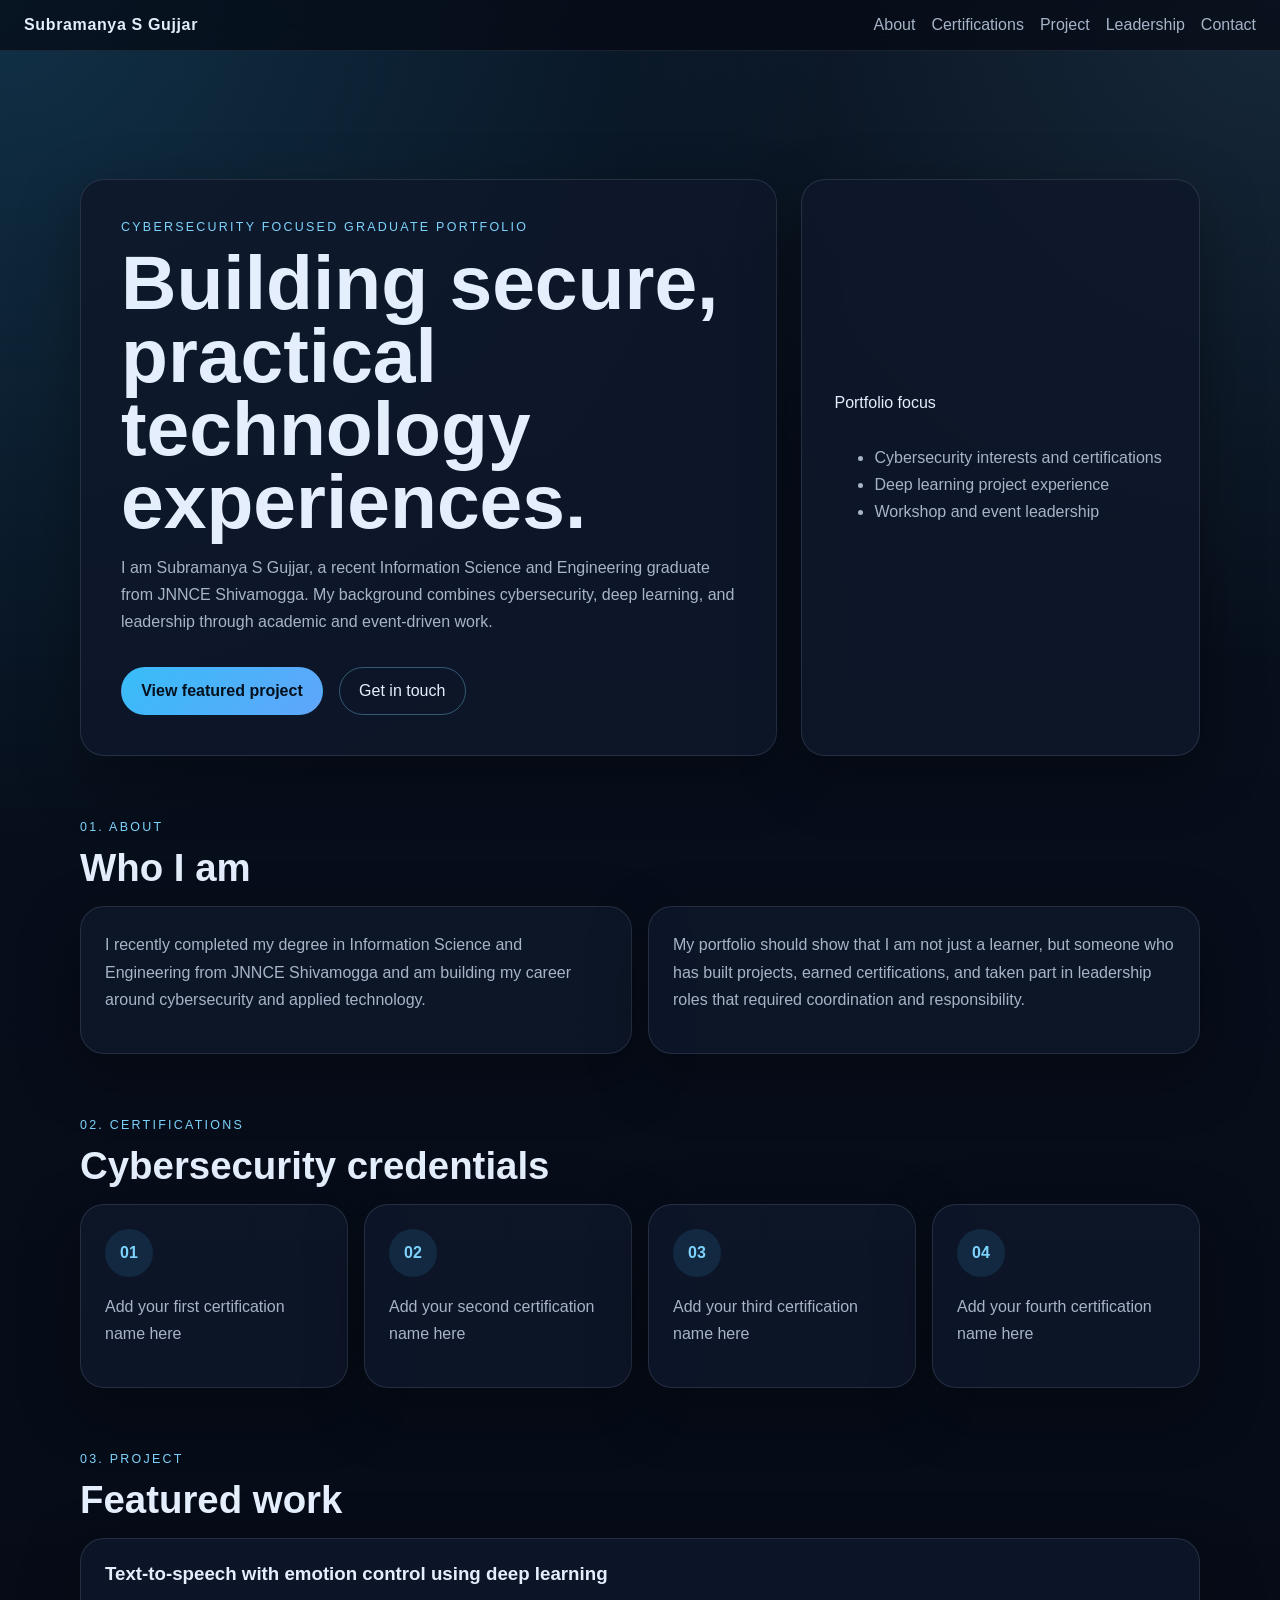
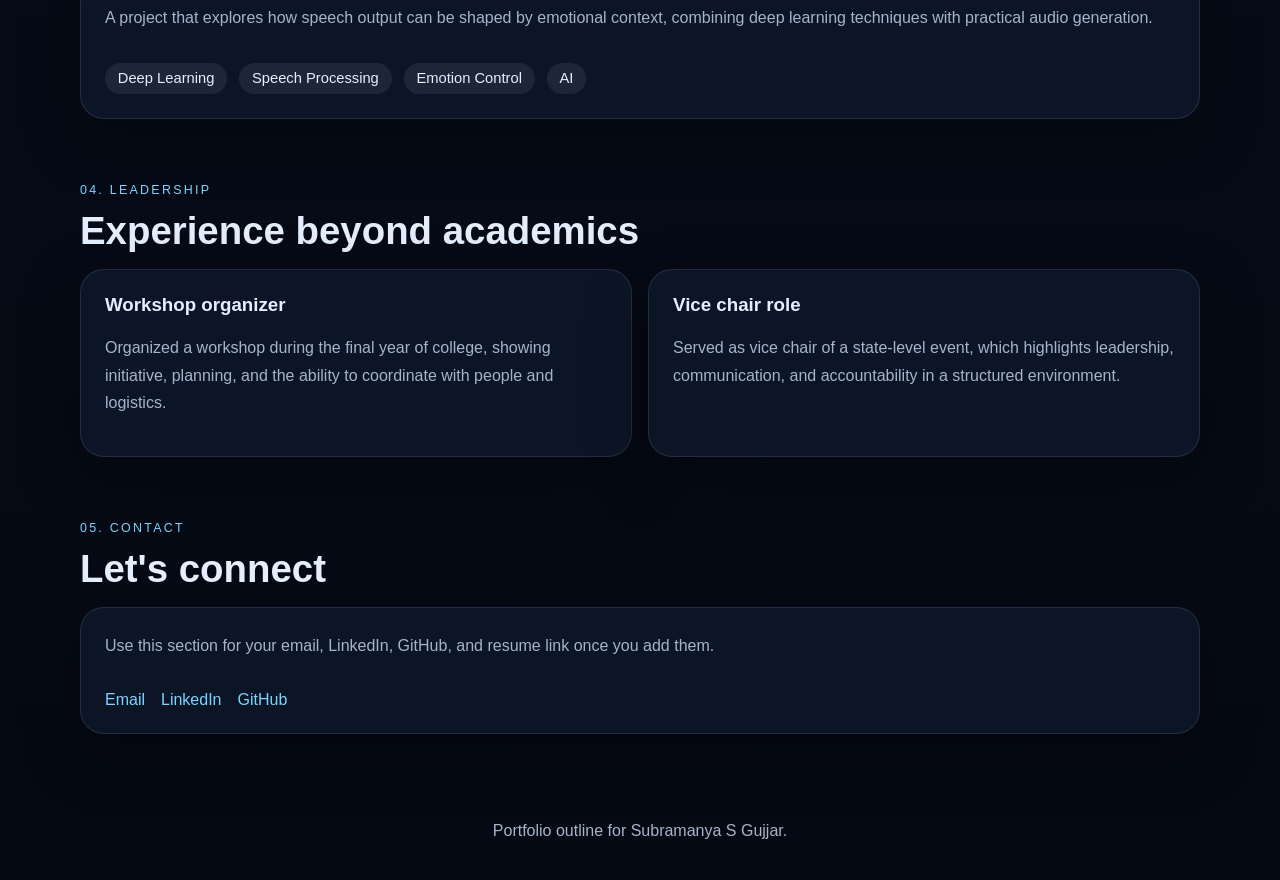
==== index.html @ 39fdc343 "New code1" ====
<!DOCTYPE html>
<html lang="en">
<head>
  <meta charset="UTF-8" />
  <meta name="viewport" content="width=device-width, initial-scale=1.0" />
  <title>Subramanya S Gujjar | Portfolio</title>
  <meta
    name="description"
    content="Portfolio website for Subramanya S Gujjar, a recent Information Science and Engineering graduate with a cybersecurity focus."
  />
  <link rel="stylesheet" href="styles.css" />
</head>
<body>
  <header class="topbar">
    <div class="brand">Subramanya S Gujjar</div>
    <nav class="nav" aria-label="Primary">
      <a href="#about">About</a>
      <a href="#certifications">Certifications</a>
      <a href="#projects">Project</a>
      <a href="#leadership">Leadership</a>
      <a href="#contact">Contact</a>
    </nav>
  </header>

  <main>
    <section class="hero section" id="home">
      <div class="hero-copy">
        <p class="eyebrow">Cybersecurity focused graduate portfolio</p>
        <h1>Building secure, practical technology experiences.</h1>
        <p class="lead">
          I am Subramanya S Gujjar, a recent Information Science and Engineering graduate from JNNCE Shivamogga.
          My background combines cybersecurity, deep learning, and leadership through academic and event-driven work.
        </p>
        <div class="hero-actions">
          <a class="button primary" href="#projects">View featured project</a>
          <a class="button secondary" href="#contact">Get in touch</a>
        </div>
      </div>
      <aside class="hero-card">
        <p class="card-label">Portfolio focus</p>
        <ul>
          <li>Cybersecurity interests and certifications</li>
          <li>Deep learning project experience</li>
          <li>Workshop and event leadership</li>
        </ul>
      </aside>
    </section>

    <section class="section" id="about">
      <div class="section-heading">
        <p class="eyebrow">01. About</p>
        <h2>Who I am</h2>
      </div>
      <div class="grid two-up">
        <article class="panel">
          <p>
            I recently completed my degree in Information Science and Engineering from JNNCE Shivamogga and am
            building my career around cybersecurity and applied technology.
          </p>
        </article>
        <article class="panel">
          <p>
            My portfolio should show that I am not just a learner, but someone who has built projects, earned
            certifications, and taken part in leadership roles that required coordination and responsibility.
          </p>
        </article>
      </div>
    </section>

    <section class="section" id="certifications">
      <div class="section-heading">
        <p class="eyebrow">02. Certifications</p>
        <h2>Cybersecurity credentials</h2>
      </div>
      <div class="grid four-up">
        <article class="panel stat">
          <span class="stat-number">01</span>
          <p>Add your first certification name here</p>
        </article>
        <article class="panel stat">
          <span class="stat-number">02</span>
          <p>Add your second certification name here</p>
        </article>
        <article class="panel stat">
          <span class="stat-number">03</span>
          <p>Add your third certification name here</p>
        </article>
        <article class="panel stat">
          <span class="stat-number">04</span>
          <p>Add your fourth certification name here</p>
        </article>
      </div>
    </section>

    <section class="section" id="projects">
      <div class="section-heading">
        <p class="eyebrow">03. Project</p>
        <h2>Featured work</h2>
      </div>
      <article class="project panel">
        <div>
          <h3>Text-to-speech with emotion control using deep learning</h3>
          <p>
            A project that explores how speech output can be shaped by emotional context, combining deep learning
            techniques with practical audio generation.
          </p>
        </div>
        <div class="tags" aria-label="Project technologies">
          <span>Deep Learning</span>
          <span>Speech Processing</span>
          <span>Emotion Control</span>
          <span>AI</span>
        </div>
      </article>
    </section>

    <section class="section" id="leadership">
      <div class="section-heading">
        <p class="eyebrow">04. Leadership</p>
        <h2>Experience beyond academics</h2>
      </div>
      <div class="grid two-up">
        <article class="panel">
          <h3>Workshop organizer</h3>
          <p>
            Organized a workshop during the final year of college, showing initiative, planning, and the ability to
            coordinate with people and logistics.
          </p>
        </article>
        <article class="panel">
          <h3>Vice chair role</h3>
          <p>
            Served as vice chair of a state-level event, which highlights leadership, communication, and
            accountability in a structured environment.
          </p>
        </article>
      </div>
    </section>

    <section class="section" id="contact">
      <div class="section-heading">
        <p class="eyebrow">05. Contact</p>
        <h2>Let's connect</h2>
      </div>
      <div class="panel contact-panel">
        <p>Use this section for your email, LinkedIn, GitHub, and resume link once you add them.</p>
        <div class="contact-links">
          <a href="mailto:subramanyagujjar7@gmail.com">Email</a>
          <a href="https://www.linkedin.com/in/subramanya-s-gujjar-6776aa260" target="_blank" rel="noreferrer">LinkedIn</a>
          <a href="https://github.com/SubramanyaSG" target="_blank" rel="noreferrer">GitHub</a>
        </div>
      </div>
    </section>
  </main>

  <footer class="footer">
    <p>Portfolio outline for Subramanya S Gujjar.</p>
  </footer>
</body>
</html>
---- styles.css ----
:root {
  color-scheme: dark;
  --bg: #08111f;
  --bg-soft: #101b2f;
  --panel: rgba(14, 24, 42, 0.86);
  --panel-border: rgba(148, 163, 184, 0.18);
  --text: #e5eefc;
  --muted: #a7b4c8;
  --accent: #7dd3fc;
  --accent-strong: #38bdf8;
  --shadow: 0 20px 60px rgba(0, 0, 0, 0.35);
}

* {
  box-sizing: border-box;
}

html {
  scroll-behavior: smooth;
}

body {
  margin: 0;
  font-family: Arial, Helvetica, sans-serif;
  background:
    radial-gradient(circle at top left, rgba(56, 189, 248, 0.18), transparent 30%),
    radial-gradient(circle at top right, rgba(125, 211, 252, 0.12), transparent 24%),
    linear-gradient(180deg, #08111f 0%, #050913 100%);
  color: var(--text);
}

a {
  color: inherit;
  text-decoration: none;
}

.topbar {
  position: sticky;
  top: 0;
  z-index: 10;
  display: flex;
  justify-content: space-between;
  align-items: center;
  gap: 1rem;
  padding: 1rem 1.5rem;
  backdrop-filter: blur(16px);
  background: rgba(5, 9, 19, 0.7);
  border-bottom: 1px solid rgba(148, 163, 184, 0.14);
}

.brand {
  font-weight: 700;
  letter-spacing: 0.04em;
}

.nav {
  display: flex;
  flex-wrap: wrap;
  gap: 1rem;
  color: var(--muted);
}

.nav a:hover,
.contact-links a:hover {
  color: var(--accent);
}

main {
  width: min(1120px, calc(100% - 2rem));
  margin: 0 auto;
  padding: 2rem 0 4rem;
}

.section {
  margin-top: 4rem;
}

.hero {
  display: grid;
  grid-template-columns: 1.4fr 0.8fr;
  gap: 1.5rem;
  align-items: stretch;
  padding-top: 2rem;
}

.hero-copy,
.hero-card,
.panel {
  background: var(--panel);
  border: 1px solid var(--panel-border);
  border-radius: 24px;
  box-shadow: var(--shadow);
}

.hero-copy {
  padding: 2.5rem;
}

.hero-card {
  padding: 2rem;
  display: flex;
  flex-direction: column;
  justify-content: center;
}

.eyebrow {
  margin: 0 0 0.75rem;
  color: var(--accent);
  text-transform: uppercase;
  letter-spacing: 0.18em;
  font-size: 0.78rem;
}

h1,
h2,
h3,
p {
  margin-top: 0;
}

h1 {
  font-size: clamp(2.8rem, 6vw, 5.2rem);
  line-height: 0.95;
  margin-bottom: 1rem;
}

h2 {
  font-size: clamp(1.8rem, 3vw, 2.6rem);
  margin-bottom: 0;
}

.lead,
.panel p,
.hero-card li {
  color: var(--muted);
  line-height: 1.7;
}

.hero-actions {
  display: flex;
  flex-wrap: wrap;
  gap: 1rem;
  margin-top: 2rem;
}

.button {
  display: inline-flex;
  align-items: center;
  justify-content: center;
  min-height: 48px;
  padding: 0.8rem 1.2rem;
  border-radius: 999px;
  border: 1px solid transparent;
  transition: transform 0.2s ease, border-color 0.2s ease, background 0.2s ease;
}

.button:hover {
  transform: translateY(-1px);
}

.button.primary {
  background: linear-gradient(135deg, var(--accent-strong), #60a5fa);
  color: #04101d;
  font-weight: 700;
}

.button.secondary {
  border-color: rgba(125, 211, 252, 0.35);
  color: var(--text);
}

.section-heading {
  margin-bottom: 1rem;
}

.grid {
  display: grid;
  gap: 1rem;
}

.two-up {
  grid-template-columns: repeat(2, minmax(0, 1fr));
}

.four-up {
  grid-template-columns: repeat(4, minmax(0, 1fr));
}

.panel {
  padding: 1.5rem;
}

.stat {
  min-height: 180px;
}

.stat-number {
  display: inline-flex;
  align-items: center;
  justify-content: center;
  width: 3rem;
  height: 3rem;
  border-radius: 50%;
  margin-bottom: 1rem;
  background: rgba(56, 189, 248, 0.12);
  color: var(--accent);
  font-weight: 700;
}

.project {
  display: grid;
  gap: 1rem;
}

.tags {
  display: flex;
  flex-wrap: wrap;
  gap: 0.75rem;
}

.tags span {
  padding: 0.45rem 0.8rem;
  border-radius: 999px;
  background: rgba(148, 163, 184, 0.12);
  color: var(--text);
  font-size: 0.92rem;
}

.contact-panel {
  display: grid;
  gap: 1rem;
}

.contact-links {
  display: flex;
  flex-wrap: wrap;
  gap: 1rem;
}

.contact-links a {
  color: var(--accent);
}

.footer {
  padding: 1.5rem;
  text-align: center;
  color: var(--muted);
}

@media (max-width: 900px) {
  .hero,
  .two-up,
  .four-up {
    grid-template-columns: 1fr;
  }

  .topbar {
    flex-direction: column;
    align-items: flex-start;
  }
}
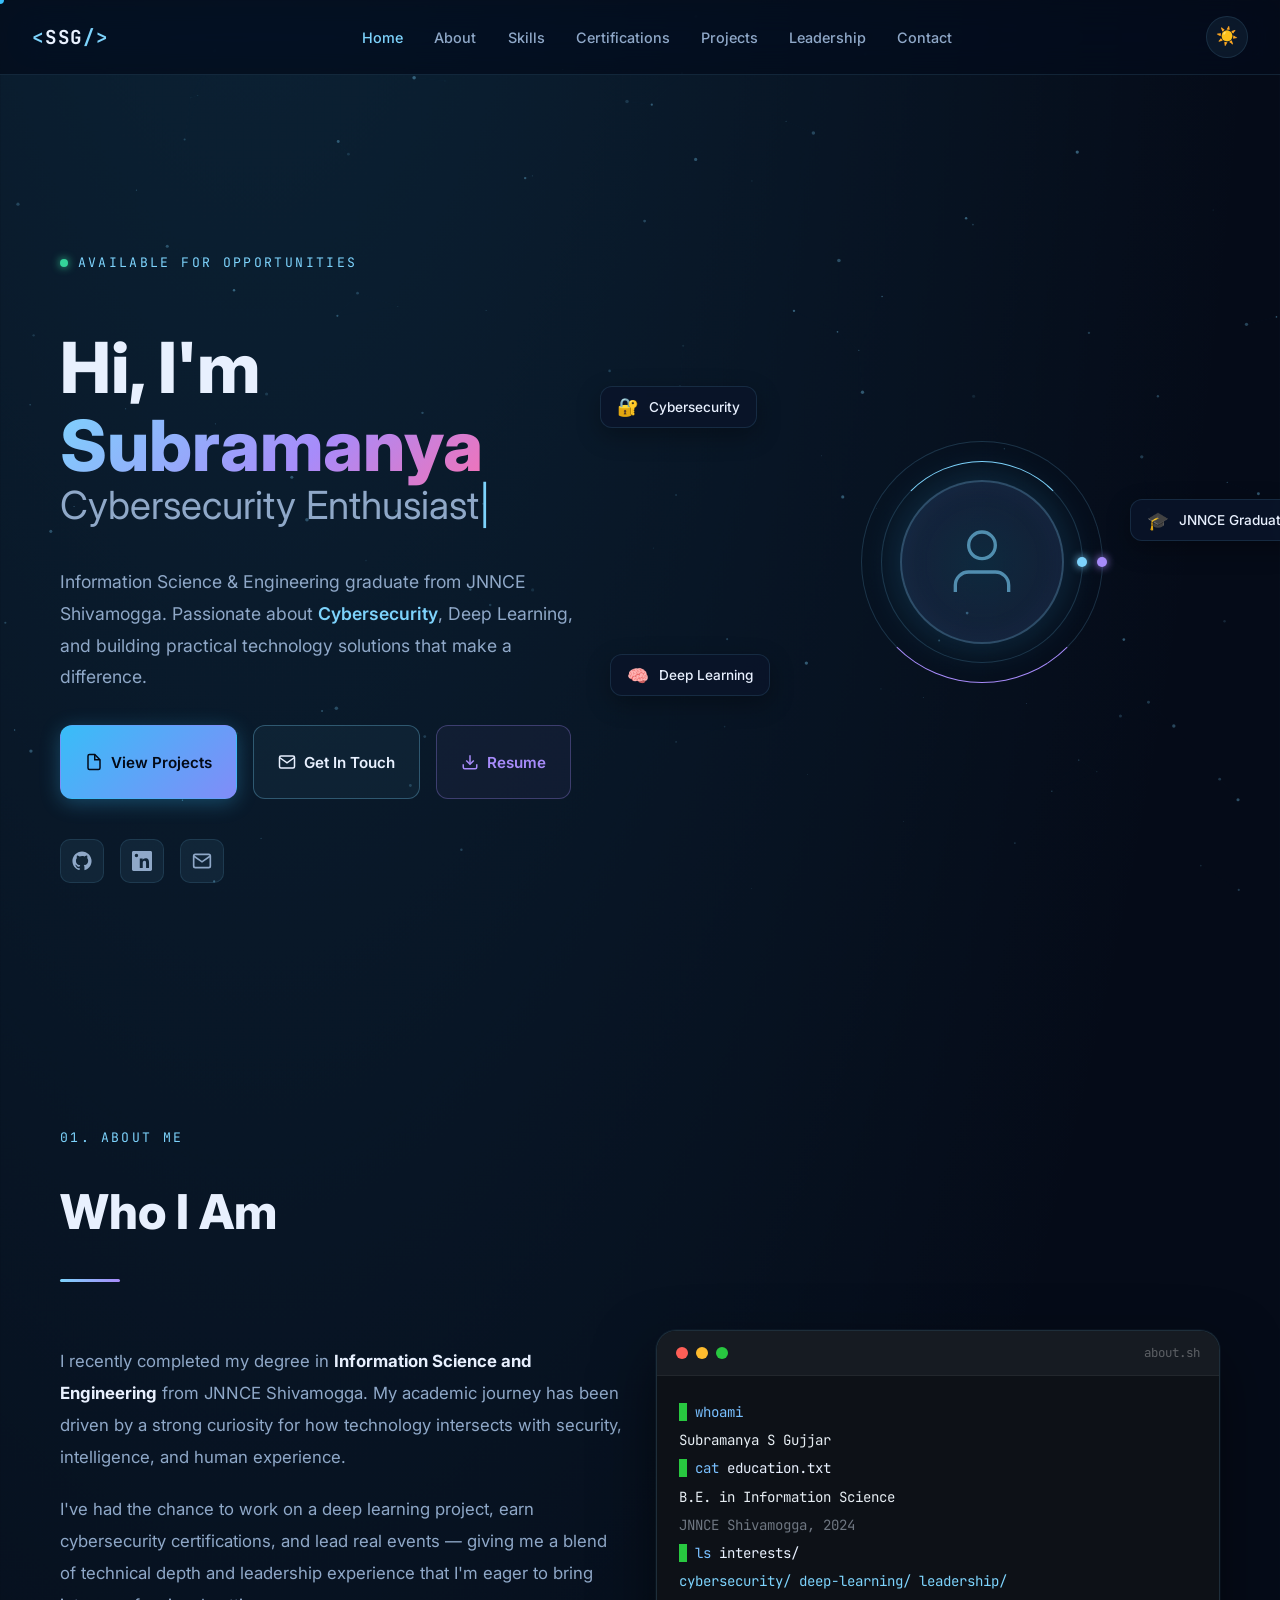
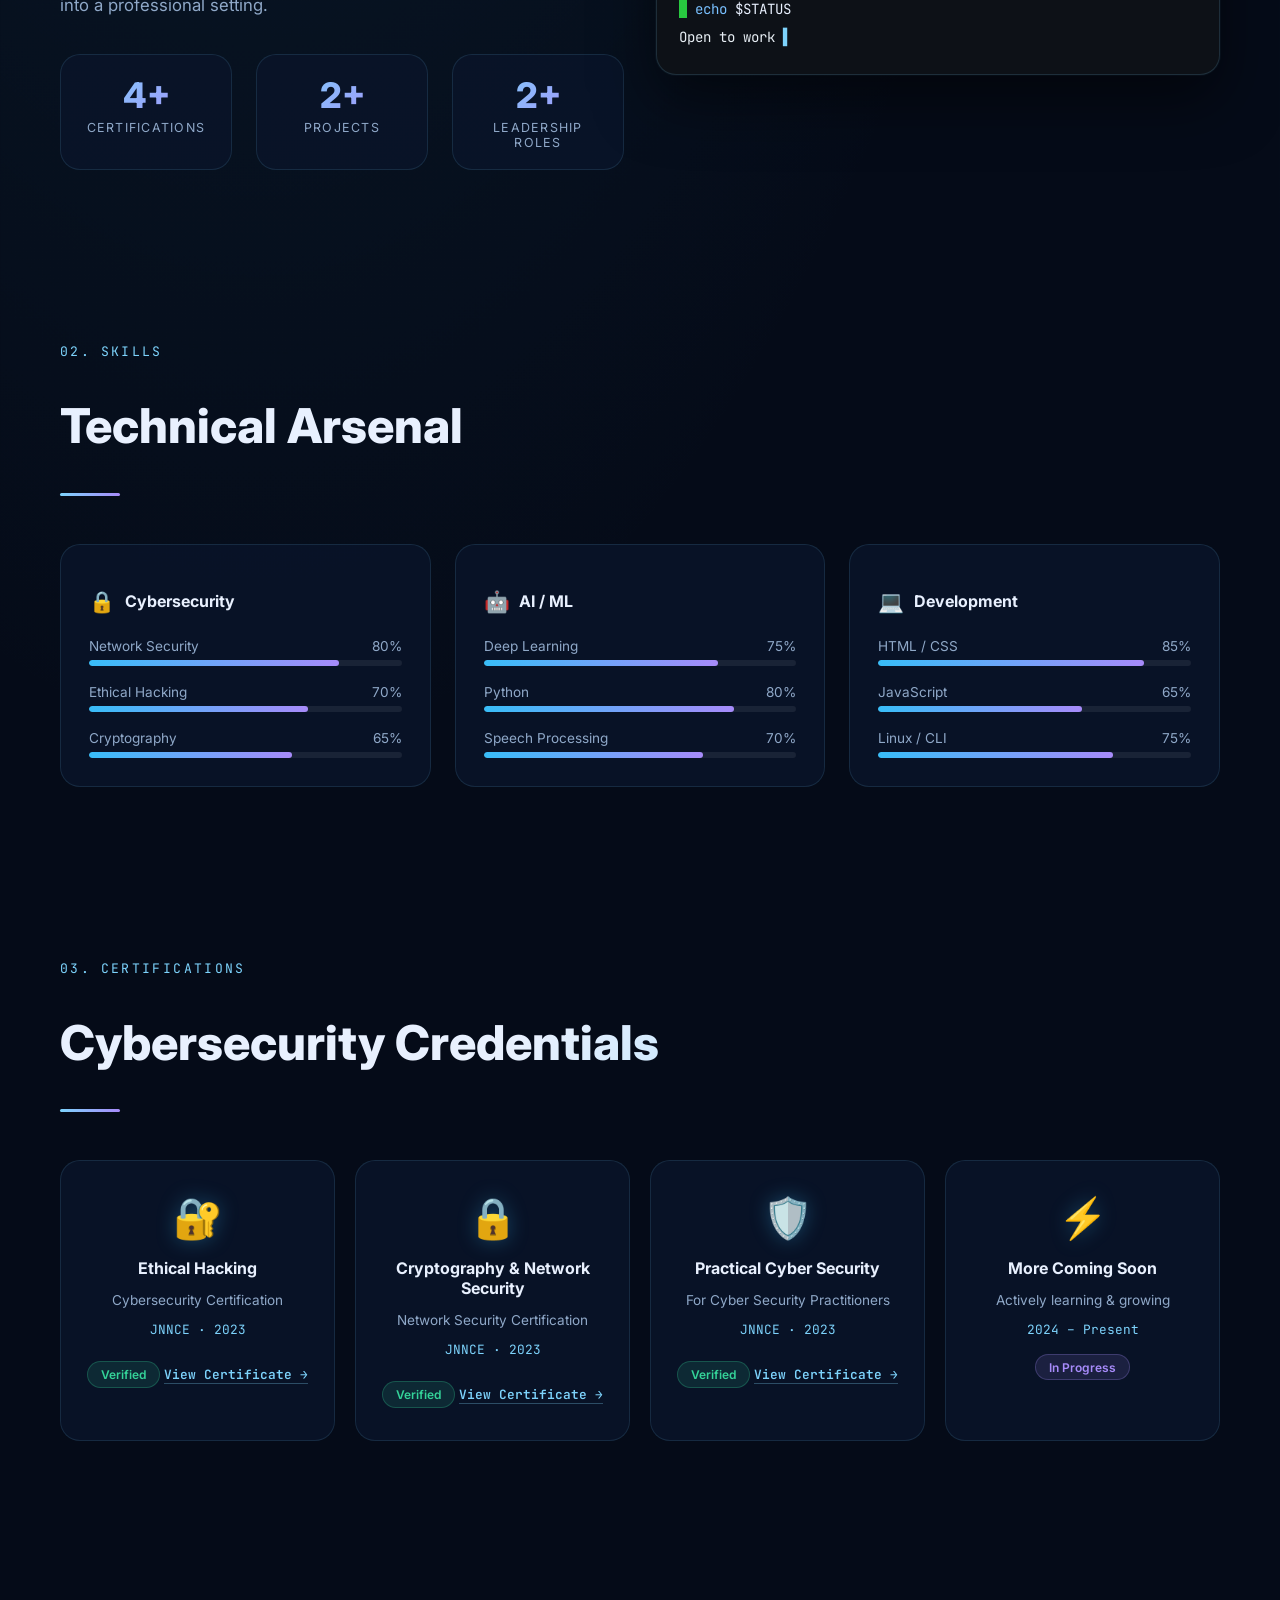
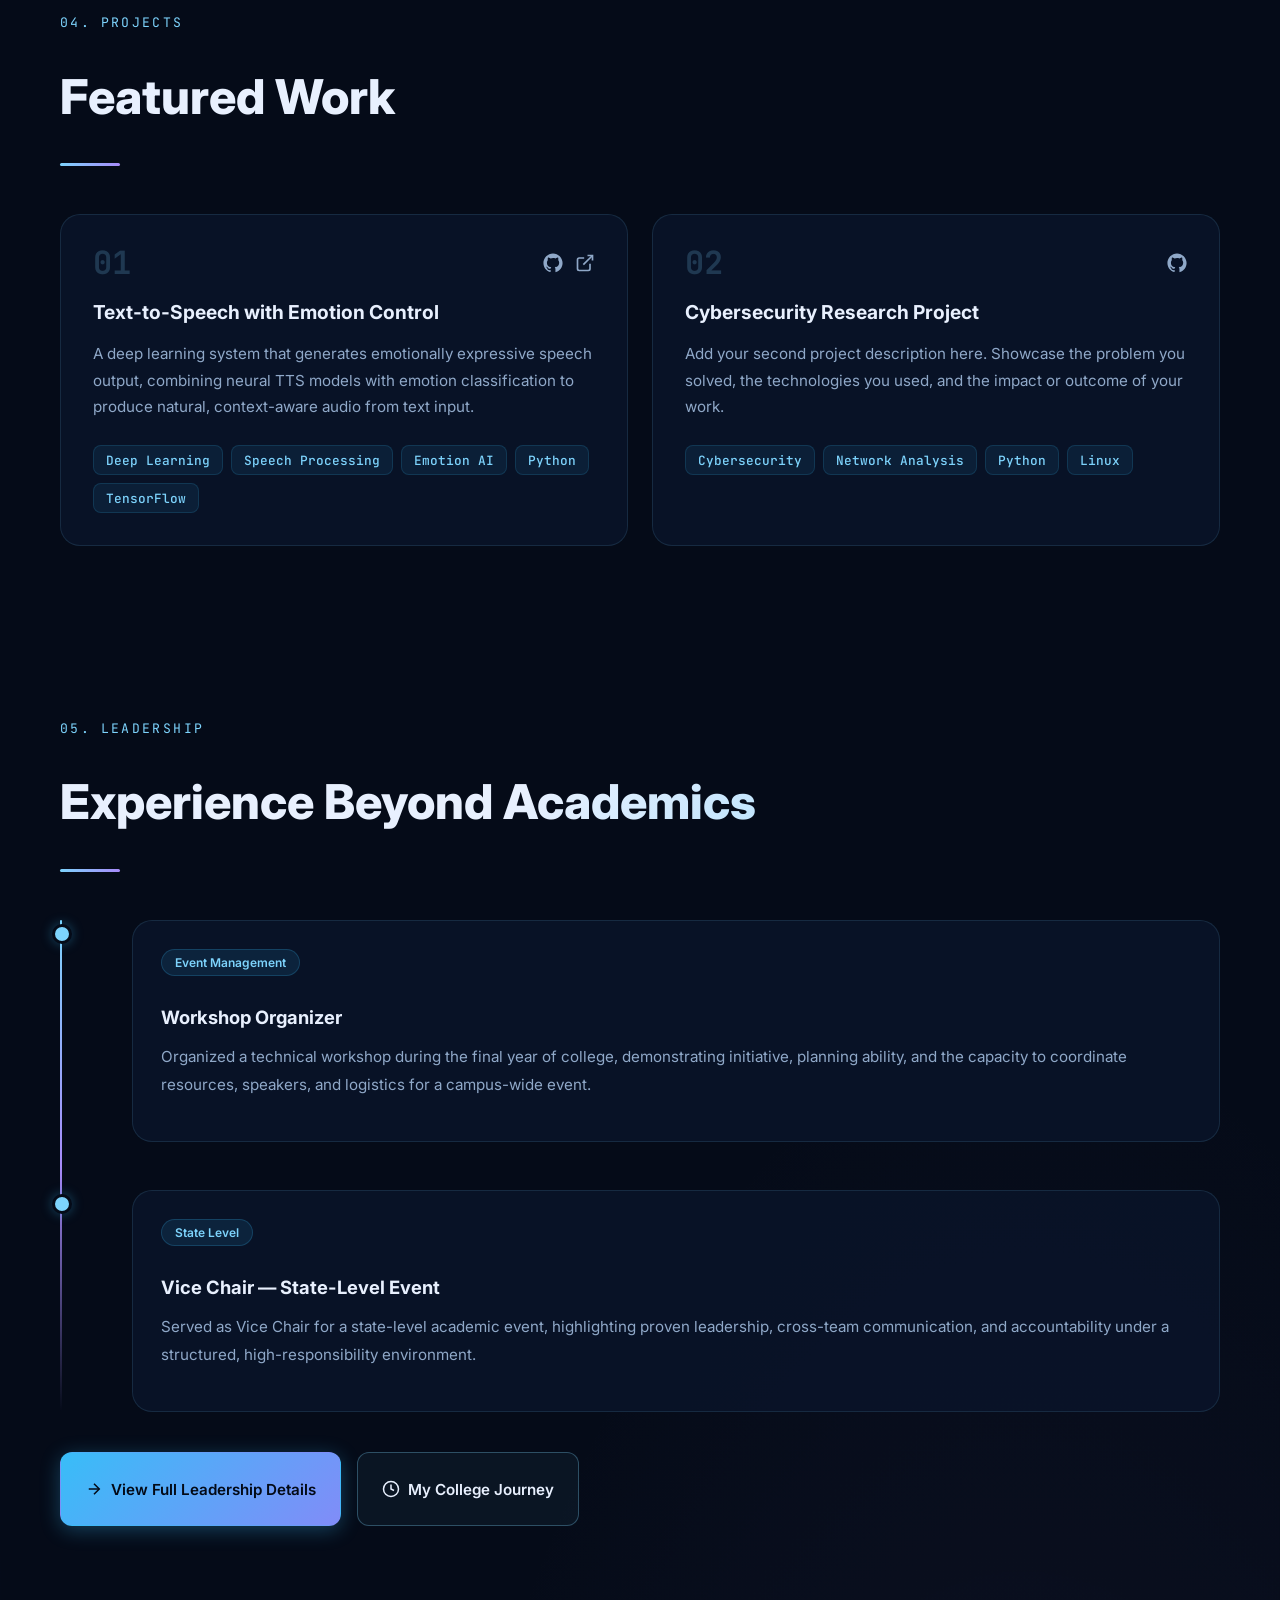
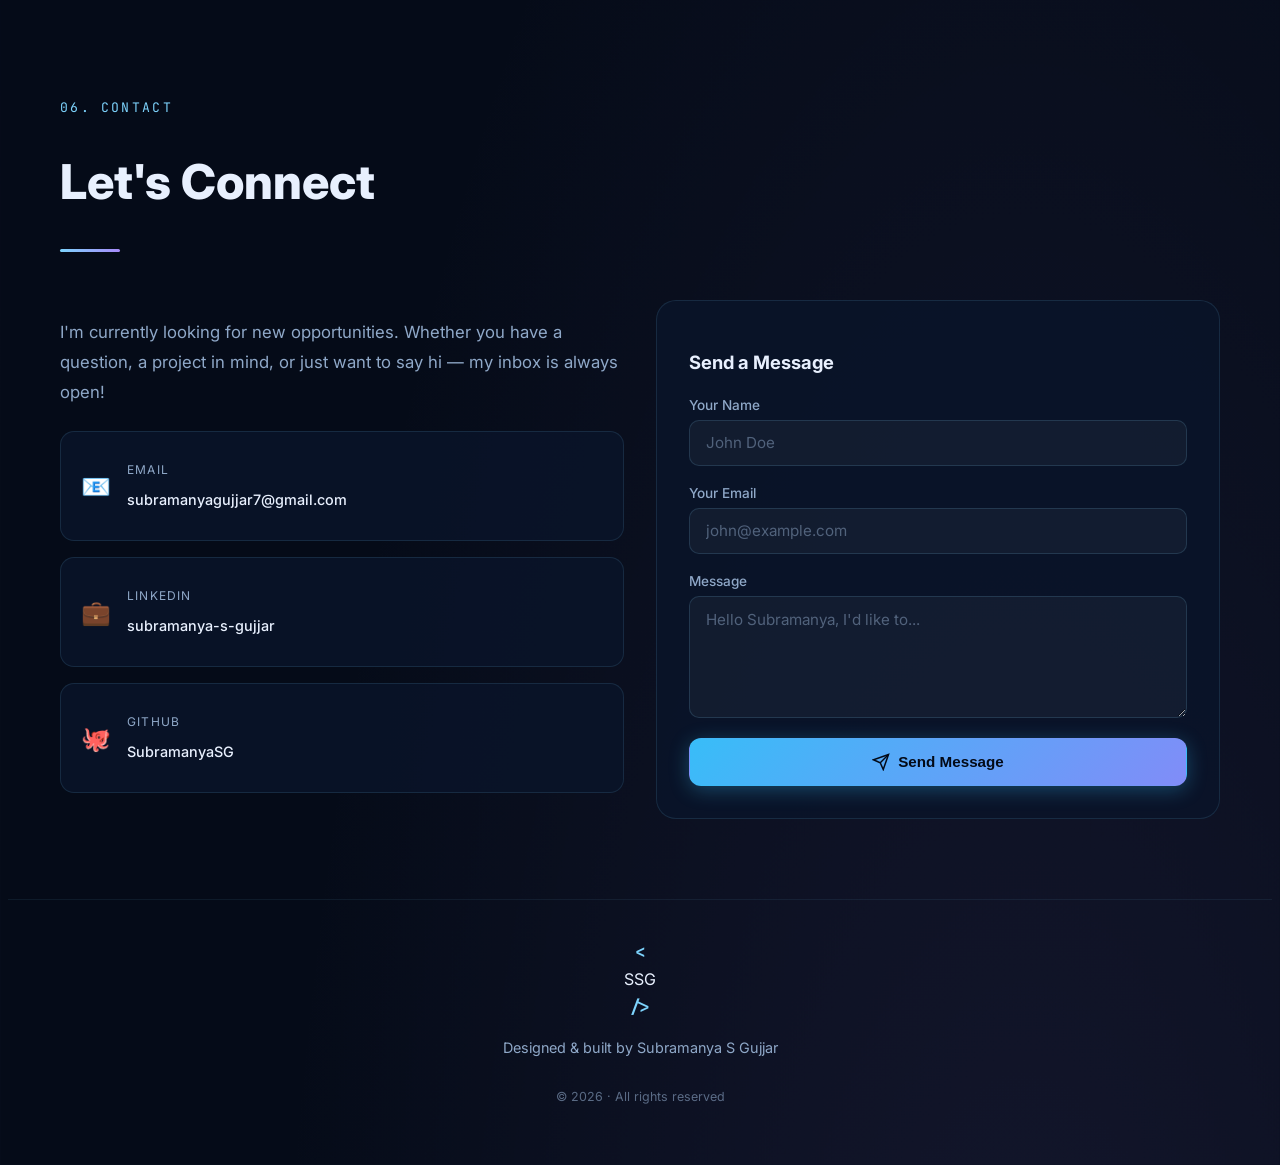
==== commit f279fd70: "New code2" ====
--- a/index.html
+++ b/index.html
@@ -1,160 +1,478 @@
 <!DOCTYPE html>
-<html lang="en">
+<html lang="en" data-theme="dark">
 <head>
   <meta charset="UTF-8" />
   <meta name="viewport" content="width=device-width, initial-scale=1.0" />
   <title>Subramanya S Gujjar | Portfolio</title>
-  <meta
-    name="description"
-    content="Portfolio website for Subramanya S Gujjar, a recent Information Science and Engineering graduate with a cybersecurity focus."
-  />
+  <meta name="description" content="Portfolio website for Subramanya S Gujjar, a recent Information Science and Engineering graduate with a cybersecurity focus." />
   <link rel="stylesheet" href="styles.css" />
+  <link rel="preconnect" href="https://fonts.googleapis.com" />
+  <link rel="preconnect" href="https://fonts.gstatic.com" crossorigin />
+  <link href="https://fonts.googleapis.com/css2?family=Inter:wght@300;400;500;600;700;800&family=JetBrains+Mono:wght@400;500&display=swap" rel="stylesheet" />
+  <script>
+    (function() {
+      const t = localStorage.getItem('theme') || 'dark';
+      document.documentElement.setAttribute('data-theme', t);
+    })();
+  </script>
 </head>
 <body>
-  <header class="topbar">
-    <div class="brand">Subramanya S Gujjar</div>
+
+  <!-- Custom Cursor -->
+  <div class="cursor-dot" id="cursorDot"></div>
+  <div class="cursor-ring" id="cursorRing"></div>
+
+  <!-- Particle Canvas -->
+  <canvas id="particleCanvas"></canvas>
+
+  <!-- Navbar -->
+  <header class="topbar" id="topbar">
+    <div class="brand">
+      <span class="brand-bracket">&lt;</span>SSG<span class="brand-bracket">/&gt;</span>
+    </div>
     <nav class="nav" aria-label="Primary">
-      <a href="#about">About</a>
-      <a href="#certifications">Certifications</a>
-      <a href="#projects">Project</a>
-      <a href="#leadership">Leadership</a>
-      <a href="#contact">Contact</a>
+      <a href="#home"           class="nav-link">Home</a>
+      <a href="#about"          class="nav-link">About</a>
+      <a href="#skills"         class="nav-link">Skills</a>
+      <a href="#certifications" class="nav-link">Certifications</a>
+      <a href="#projects"       class="nav-link">Projects</a>
+      <a href="#leadership"     class="nav-link">Leadership</a>
+      <a href="#contact"        class="nav-link">Contact</a>
     </nav>
+    <div class="nav-right">
+      <button class="theme-toggle" id="themeToggle" title="Toggle theme" aria-label="Toggle light/dark theme">
+        <span class="theme-icon sun">☀️</span>
+        <span class="theme-icon moon">🌙</span>
+      </button>
+      <button class="hamburger" id="hamburger" aria-label="Toggle menu">
+        <span></span><span></span><span></span>
+      </button>
+    </div>
   </header>
 
+  <!-- Mobile Nav Overlay -->
+  <div class="mobile-nav" id="mobileNav">
+    <a href="#home"           class="mobile-link">Home</a>
+    <a href="#about"          class="mobile-link">About</a>
+    <a href="#skills"         class="mobile-link">Skills</a>
+    <a href="#certifications" class="mobile-link">Certifications</a>
+    <a href="#projects"       class="mobile-link">Projects</a>
+    <a href="#leadership"     class="mobile-link">Leadership</a>
+    <a href="#contact"        class="mobile-link">Contact</a>
+  </div>
+
   <main>
+    <!-- HERO SECTION -->
     <section class="hero section" id="home">
-      <div class="hero-copy">
-        <p class="eyebrow">Cybersecurity focused graduate portfolio</p>
-        <h1>Building secure, practical technology experiences.</h1>
+      <div class="hero-content reveal">
+        <p class="eyebrow">
+          <span class="eyebrow-dot"></span>
+          Available for opportunities
+        </p>
+        <h1 class="hero-title">
+          Hi, I'm <span class="gradient-text">Subramanya</span><br />
+          <span class="typing-wrapper">
+            <span class="typed-text" id="typedText"></span><span class="cursor-blink">|</span>
+          </span>
+        </h1>
         <p class="lead">
-          I am Subramanya S Gujjar, a recent Information Science and Engineering graduate from JNNCE Shivamogga.
-          My background combines cybersecurity, deep learning, and leadership through academic and event-driven work.
+          Information Science & Engineering graduate from JNNCE Shivamogga.
+          Passionate about <span class="highlight">Cybersecurity</span>, Deep Learning, and building
+          practical technology solutions that make a difference.
         </p>
         <div class="hero-actions">
-          <a class="button primary" href="#projects">View featured project</a>
-          <a class="button secondary" href="#contact">Get in touch</a>
-        </div>
-      </div>
-      <aside class="hero-card">
-        <p class="card-label">Portfolio focus</p>
-        <ul>
-          <li>Cybersecurity interests and certifications</li>
-          <li>Deep learning project experience</li>
-          <li>Workshop and event leadership</li>
-        </ul>
-      </aside>
-    </section>
-
+          <a class="button primary" href="#projects">
+            <svg width="18" height="18" fill="none" stroke="currentColor" stroke-width="2" viewBox="0 0 24 24"><path d="M13 2H6a2 2 0 00-2 2v16a2 2 0 002 2h12a2 2 0 002-2V9z"/><polyline points="13 2 13 9 20 9"/></svg>
+            View Projects
+          </a>
+          <a class="button secondary" href="#contact">
+            <svg width="18" height="18" fill="none" stroke="currentColor" stroke-width="2" viewBox="0 0 24 24"><path d="M4 4h16c1.1 0 2 .9 2 2v12c0 1.1-.9 2-2 2H4c-1.1 0-2-.9-2-2V6c0-1.1.9-2 2-2z"/><polyline points="22,6 12,13 2,6"/></svg>
+            Get In Touch
+          </a>
+          <a class="button outline" href="SUBRAMANYA_S_GUJJAR_NewResume.pdf" target="_blank">
+            <svg width="18" height="18" fill="none" stroke="currentColor" stroke-width="2" viewBox="0 0 24 24"><path d="M21 15v4a2 2 0 01-2 2H5a2 2 0 01-2-2v-4"/><polyline points="7 10 12 15 17 10"/><line x1="12" y1="15" x2="12" y2="3"/></svg>
+            Resume
+          </a>
+        </div>
+        <div class="social-strip">
+          <a href="https://github.com/SubramanyaSG" target="_blank" rel="noreferrer" class="social-icon" title="GitHub">
+            <svg width="20" height="20" fill="currentColor" viewBox="0 0 24 24"><path d="M12 .5C5.73.5.5 5.73.5 12c0 5.08 3.29 9.38 7.86 10.9.57.1.78-.25.78-.55v-1.93c-3.2.7-3.87-1.54-3.87-1.54-.52-1.33-1.28-1.68-1.28-1.68-1.05-.71.08-.7.08-.7 1.16.08 1.77 1.19 1.77 1.19 1.03 1.76 2.7 1.25 3.36.96.1-.75.4-1.25.73-1.54-2.55-.29-5.23-1.28-5.23-5.68 0-1.25.45-2.28 1.18-3.08-.12-.29-.51-1.46.11-3.04 0 0 .97-.31 3.17 1.18a11.05 11.05 0 012.89-.39c.98 0 1.97.13 2.89.39 2.2-1.49 3.16-1.18 3.16-1.18.63 1.58.23 2.75.11 3.04.74.8 1.18 1.83 1.18 3.08 0 4.41-2.69 5.38-5.25 5.67.41.36.78 1.06.78 2.13v3.16c0 .31.2.66.79.55C20.21 21.38 23.5 17.08 23.5 12 23.5 5.73 18.27.5 12 .5z"/></svg>
+          </a>
+          <a href="https://www.linkedin.com/in/subramanya-s-gujjar-6776aa260" target="_blank" rel="noreferrer" class="social-icon" title="LinkedIn">
+            <svg width="20" height="20" fill="currentColor" viewBox="0 0 24 24"><path d="M20.45 20.45h-3.56v-5.57c0-1.33-.03-3.04-1.85-3.04-1.85 0-2.14 1.45-2.14 2.94v5.67H9.34V9h3.41v1.56h.05c.48-.9 1.64-1.85 3.37-1.85 3.6 0 4.27 2.37 4.27 5.45v6.29zM5.34 7.43a2.07 2.07 0 110-4.14 2.07 2.07 0 010 4.14zM3.56 20.45h3.57V9H3.56v11.45zM22.22 0H1.77C.79 0 0 .77 0 1.72v20.56C0 23.23.79 24 1.77 24h20.45c.98 0 1.78-.77 1.78-1.72V1.72C24 .77 23.2 0 22.22 0z"/></svg>
+          </a>
+          <a href="mailto:subramanyagujjar7@gmail.com" class="social-icon" title="Email">
+            <svg width="20" height="20" fill="none" stroke="currentColor" stroke-width="2" viewBox="0 0 24 24"><path d="M4 4h16c1.1 0 2 .9 2 2v12c0 1.1-.9 2-2 2H4c-1.1 0-2-.9-2-2V6c0-1.1.9-2 2-2z"/><polyline points="22,6 12,13 2,6"/></svg>
+          </a>
+        </div>
+      </div>
+      <div class="hero-visual reveal reveal-delay-2">
+        <div class="profile-ring">
+          <div class="profile-avatar">
+            <svg width="80" height="80" fill="none" stroke="rgba(125,211,252,0.6)" stroke-width="1" viewBox="0 0 24 24"><path d="M20 21v-2a4 4 0 00-4-4H8a4 4 0 00-4 4v2"/><circle cx="12" cy="7" r="4"/></svg>
+          </div>
+          <div class="ring ring-1"></div>
+          <div class="ring ring-2"></div>
+          <div class="orbit-dot orbit-1"></div>
+          <div class="orbit-dot orbit-2"></div>
+        </div>
+        <div class="info-card card-1 floating">
+          <span class="info-icon">🔐</span>
+          <span>Cybersecurity</span>
+        </div>
+        <div class="info-card card-2 floating-alt">
+          <span class="info-icon">🧠</span>
+          <span>Deep Learning</span>
+        </div>
+        <div class="info-card card-3 floating">
+          <span class="info-icon">🎓</span>
+          <span>JNNCE Graduate</span>
+        </div>
+      </div>
+    </section>
+
+    <!-- ABOUT SECTION -->
     <section class="section" id="about">
-      <div class="section-heading">
-        <p class="eyebrow">01. About</p>
-        <h2>Who I am</h2>
-      </div>
-      <div class="grid two-up">
-        <article class="panel">
+      <div class="section-heading reveal">
+        <p class="eyebrow"><span class="eyebrow-num">01.</span> About Me</p>
+        <h2>Who I Am</h2>
+        <div class="section-line"></div>
+      </div>
+      <div class="about-grid">
+        <div class="about-text reveal">
           <p>
-            I recently completed my degree in Information Science and Engineering from JNNCE Shivamogga and am
-            building my career around cybersecurity and applied technology.
+            I recently completed my degree in <strong>Information Science and Engineering</strong> from
+            JNNCE Shivamogga. My academic journey has been driven by a strong curiosity for how technology
+            intersects with security, intelligence, and human experience.
           </p>
+          <p>
+            I've had the chance to work on a deep learning project, earn cybersecurity certifications, and
+            lead real events — giving me a blend of technical depth and leadership experience that I'm eager
+            to bring into a professional setting.
+          </p>
+          <div class="about-stats">
+            <div class="stat-box">
+              <span class="stat-val" data-target="4">0</span>
+              <span class="stat-label">Certifications</span>
+            </div>
+            <div class="stat-box">
+              <span class="stat-val" data-target="2">0</span>
+              <span class="stat-label">Projects</span>
+            </div>
+            <div class="stat-box">
+              <span class="stat-val" data-target="2">0</span>
+              <span class="stat-label">Leadership Roles</span>
+            </div>
+          </div>
+        </div>
+        <div class="about-terminal reveal reveal-delay-2">
+          <div class="terminal-header">
+            <span class="t-btn t-red"></span>
+            <span class="t-btn t-yellow"></span>
+            <span class="t-btn t-green"></span>
+            <span class="t-title">about.sh</span>
+          </div>
+          <div class="terminal-body">
+            <p><span class="t-green">~</span> <span class="t-blue">whoami</span></p>
+            <p class="t-white">Subramanya S Gujjar</p>
+            <p><span class="t-green">~</span> <span class="t-blue">cat</span> education.txt</p>
+            <p class="t-white">B.E. in Information Science</p>
+            <p class="t-muted">JNNCE Shivamogga, 2024</p>
+            <p><span class="t-green">~</span> <span class="t-blue">ls</span> interests/</p>
+            <p class="t-accent">cybersecurity/ deep-learning/ leadership/</p>
+            <p><span class="t-green">~</span> <span class="t-blue">echo</span> $STATUS</p>
+            <p class="t-white">Open to work <span class="blink-cursor">▌</span></p>
+          </div>
+        </div>
+      </div>
+    </section>
+
+    <!-- SKILLS SECTION -->
+    <section class="section" id="skills">
+      <div class="section-heading reveal">
+        <p class="eyebrow"><span class="eyebrow-num">02.</span> Skills</p>
+        <h2>Technical Arsenal</h2>
+        <div class="section-line"></div>
+      </div>
+      <div class="skills-grid">
+        <div class="skill-category reveal">
+          <h3 class="skill-cat-title">
+            <span class="skill-icon">🔒</span> Cybersecurity
+          </h3>
+          <div class="skill-bars">
+            <div class="skill-item">
+              <div class="skill-meta"><span>Network Security</span><span>80%</span></div>
+              <div class="skill-bar"><div class="skill-fill" data-width="80"></div></div>
+            </div>
+            <div class="skill-item">
+              <div class="skill-meta"><span>Ethical Hacking</span><span>70%</span></div>
+              <div class="skill-bar"><div class="skill-fill" data-width="70"></div></div>
+            </div>
+            <div class="skill-item">
+              <div class="skill-meta"><span>Cryptography</span><span>65%</span></div>
+              <div class="skill-bar"><div class="skill-fill" data-width="65"></div></div>
+            </div>
+          </div>
+        </div>
+        <div class="skill-category reveal reveal-delay-1">
+          <h3 class="skill-cat-title">
+            <span class="skill-icon">🤖</span> AI / ML
+          </h3>
+          <div class="skill-bars">
+            <div class="skill-item">
+              <div class="skill-meta"><span>Deep Learning</span><span>75%</span></div>
+              <div class="skill-bar"><div class="skill-fill" data-width="75"></div></div>
+            </div>
+            <div class="skill-item">
+              <div class="skill-meta"><span>Python</span><span>80%</span></div>
+              <div class="skill-bar"><div class="skill-fill" data-width="80"></div></div>
+            </div>
+            <div class="skill-item">
+              <div class="skill-meta"><span>Speech Processing</span><span>70%</span></div>
+              <div class="skill-bar"><div class="skill-fill" data-width="70"></div></div>
+            </div>
+          </div>
+        </div>
+        <div class="skill-category reveal reveal-delay-2">
+          <h3 class="skill-cat-title">
+            <span class="skill-icon">💻</span> Development
+          </h3>
+          <div class="skill-bars">
+            <div class="skill-item">
+              <div class="skill-meta"><span>HTML / CSS</span><span>85%</span></div>
+              <div class="skill-bar"><div class="skill-fill" data-width="85"></div></div>
+            </div>
+            <div class="skill-item">
+              <div class="skill-meta"><span>JavaScript</span><span>65%</span></div>
+              <div class="skill-bar"><div class="skill-fill" data-width="65"></div></div>
+            </div>
+            <div class="skill-item">
+              <div class="skill-meta"><span>Linux / CLI</span><span>75%</span></div>
+              <div class="skill-bar"><div class="skill-fill" data-width="75"></div></div>
+            </div>
+          </div>
+        </div>
+      </div>
+    </section>
+
+    <!-- CERTIFICATIONS SECTION -->
+    <section class="section" id="certifications">
+      <div class="section-heading reveal">
+        <p class="eyebrow"><span class="eyebrow-num">03.</span> Certifications</p>
+        <h2>Cybersecurity Credentials</h2>
+        <div class="section-line"></div>
+      </div>
+      <div class="cert-grid">
+        <div class="cert-card reveal" data-tilt>
+          <div class="cert-icon">🔐</div>
+          <h3>Ethical Hacking</h3>
+          <p class="cert-issuer">Cybersecurity Certification</p>
+          <p class="cert-date">JNNCE · 2023</p>
+          <div class="cert-badge">Verified</div>
+          <a href="Ethical Hacking.pdf" target="_blank" class="cert-view-btn">View Certificate →</a>
+        </div>
+        <div class="cert-card reveal reveal-delay-1" data-tilt>
+          <div class="cert-icon">🔒</div>
+          <h3>Cryptography &amp; Network Security</h3>
+          <p class="cert-issuer">Network Security Certification</p>
+          <p class="cert-date">JNNCE · 2023</p>
+          <div class="cert-badge">Verified</div>
+          <a href="Cryptography and Network Security.pdf" target="_blank" class="cert-view-btn">View Certificate →</a>
+        </div>
+        <div class="cert-card reveal reveal-delay-2" data-tilt>
+          <div class="cert-icon">🛡️</div>
+          <h3>Practical Cyber Security</h3>
+          <p class="cert-issuer">For Cyber Security Practitioners</p>
+          <p class="cert-date">JNNCE · 2023</p>
+          <div class="cert-badge">Verified</div>
+          <a href="Practical Cyber Security for Cyber Security Practitioners.pdf" target="_blank" class="cert-view-btn">View Certificate →</a>
+        </div>
+        <div class="cert-card reveal reveal-delay-3" data-tilt>
+          <div class="cert-icon">⚡</div>
+          <h3>More Coming Soon</h3>
+          <p class="cert-issuer">Actively learning &amp; growing</p>
+          <p class="cert-date">2024 – Present</p>
+          <div class="cert-badge cert-badge-pending">In Progress</div>
+        </div>
+      </div>
+    </section>
+
+    <!-- PROJECTS SECTION -->
+    <section class="section" id="projects">
+      <div class="section-heading reveal">
+        <p class="eyebrow"><span class="eyebrow-num">04.</span> Projects</p>
+        <h2>Featured Work</h2>
+        <div class="section-line"></div>
+      </div>
+      <div class="projects-grid">
+        <!-- Project 1 -->
+        <article class="project-card reveal" data-tilt>
+          <div class="project-header">
+            <div class="project-num">01</div>
+            <div class="project-links">
+              <a href="https://github.com/SubramanyaSG" target="_blank" rel="noreferrer" title="GitHub">
+                <svg width="20" height="20" fill="currentColor" viewBox="0 0 24 24"><path d="M12 .5C5.73.5.5 5.73.5 12c0 5.08 3.29 9.38 7.86 10.9.57.1.78-.25.78-.55v-1.93c-3.2.7-3.87-1.54-3.87-1.54-.52-1.33-1.28-1.68-1.28-1.68-1.05-.71.08-.7.08-.7 1.16.08 1.77 1.19 1.77 1.19 1.03 1.76 2.7 1.25 3.36.96.1-.75.4-1.25.73-1.54-2.55-.29-5.23-1.28-5.23-5.68 0-1.25.45-2.28 1.18-3.08-.12-.29-.51-1.46.11-3.04 0 0 .97-.31 3.17 1.18a11.05 11.05 0 012.89-.39c.98 0 1.97.13 2.89.39 2.2-1.49 3.16-1.18 3.16-1.18.63 1.58.23 2.75.11 3.04.74.8 1.18 1.83 1.18 3.08 0 4.41-2.69 5.38-5.25 5.67.41.36.78 1.06.78 2.13v3.16c0 .31.2.66.79.55C20.21 21.38 23.5 17.08 23.5 12 23.5 5.73 18.27.5 12 .5z"/></svg>
+              </a>
+              <a href="#" title="Live Demo">
+                <svg width="20" height="20" fill="none" stroke="currentColor" stroke-width="2" viewBox="0 0 24 24"><path d="M18 13v6a2 2 0 01-2 2H5a2 2 0 01-2-2V8a2 2 0 012-2h6"/><polyline points="15 3 21 3 21 9"/><line x1="10" y1="14" x2="21" y2="3"/></svg>
+              </a>
+            </div>
+          </div>
+          <h3 class="project-title">Text-to-Speech with Emotion Control</h3>
+          <p class="project-desc">
+            A deep learning system that generates emotionally expressive speech output, combining neural
+            TTS models with emotion classification to produce natural, context-aware audio from text input.
+          </p>
+          <div class="tags">
+            <span class="tag">Deep Learning</span>
+            <span class="tag">Speech Processing</span>
+            <span class="tag">Emotion AI</span>
+            <span class="tag">Python</span>
+            <span class="tag">TensorFlow</span>
+          </div>
         </article>
-        <article class="panel">
-          <p>
-            My portfolio should show that I am not just a learner, but someone who has built projects, earned
-            certifications, and taken part in leadership roles that required coordination and responsibility.
+
+        <!-- Project 2 Placeholder -->
+        <article class="project-card reveal reveal-delay-1" data-tilt>
+          <div class="project-header">
+            <div class="project-num">02</div>
+            <div class="project-links">
+              <a href="https://github.com/SubramanyaSG" target="_blank" rel="noreferrer" title="GitHub">
+                <svg width="20" height="20" fill="currentColor" viewBox="0 0 24 24"><path d="M12 .5C5.73.5.5 5.73.5 12c0 5.08 3.29 9.38 7.86 10.9.57.1.78-.25.78-.55v-1.93c-3.2.7-3.87-1.54-3.87-1.54-.52-1.33-1.28-1.68-1.28-1.68-1.05-.71.08-.7.08-.7 1.16.08 1.77 1.19 1.77 1.19 1.03 1.76 2.7 1.25 3.36.96.1-.75.4-1.25.73-1.54-2.55-.29-5.23-1.28-5.23-5.68 0-1.25.45-2.28 1.18-3.08-.12-.29-.51-1.46.11-3.04 0 0 .97-.31 3.17 1.18a11.05 11.05 0 012.89-.39c.98 0 1.97.13 2.89.39 2.2-1.49 3.16-1.18 3.16-1.18.63 1.58.23 2.75.11 3.04.74.8 1.18 1.83 1.18 3.08 0 4.41-2.69 5.38-5.25 5.67.41.36.78 1.06.78 2.13v3.16c0 .31.2.66.79.55C20.21 21.38 23.5 17.08 23.5 12 23.5 5.73 18.27.5 12 .5z"/></svg>
+              </a>
+            </div>
+          </div>
+          <h3 class="project-title">Cybersecurity Research Project</h3>
+          <p class="project-desc">
+            Add your second project description here. Showcase the problem you solved, the technologies you
+            used, and the impact or outcome of your work.
           </p>
+          <div class="tags">
+            <span class="tag">Cybersecurity</span>
+            <span class="tag">Network Analysis</span>
+            <span class="tag">Python</span>
+            <span class="tag">Linux</span>
+          </div>
         </article>
       </div>
     </section>
 
-    <section class="section" id="certifications">
-      <div class="section-heading">
-        <p class="eyebrow">02. Certifications</p>
-        <h2>Cybersecurity credentials</h2>
-      </div>
-      <div class="grid four-up">
-        <article class="panel stat">
-          <span class="stat-number">01</span>
-          <p>Add your first certification name here</p>
-        </article>
-        <article class="panel stat">
-          <span class="stat-number">02</span>
-          <p>Add your second certification name here</p>
-        </article>
-        <article class="panel stat">
-          <span class="stat-number">03</span>
-          <p>Add your third certification name here</p>
-        </article>
-        <article class="panel stat">
-          <span class="stat-number">04</span>
-          <p>Add your fourth certification name here</p>
-        </article>
-      </div>
-    </section>
-
-    <section class="section" id="projects">
-      <div class="section-heading">
-        <p class="eyebrow">03. Project</p>
-        <h2>Featured work</h2>
-      </div>
-      <article class="project panel">
-        <div>
-          <h3>Text-to-speech with emotion control using deep learning</h3>
-          <p>
-            A project that explores how speech output can be shaped by emotional context, combining deep learning
-            techniques with practical audio generation.
+    <!-- LEADERSHIP SECTION -->
+    <section class="section" id="leadership">
+      <div class="section-heading reveal">
+        <p class="eyebrow"><span class="eyebrow-num">05.</span> Leadership</p>
+        <h2>Experience Beyond Academics</h2>
+        <div class="section-line"></div>
+      </div>
+      <div class="timeline">
+        <div class="timeline-item reveal">
+          <div class="timeline-dot"></div>
+          <div class="timeline-content">
+            <span class="timeline-badge">Event Management</span>
+            <h3>Workshop Organizer</h3>
+            <p>
+              Organized a technical workshop during the final year of college, demonstrating initiative,
+              planning ability, and the capacity to coordinate resources, speakers, and logistics for a
+              campus-wide event.
+            </p>
+          </div>
+        </div>
+        <div class="timeline-item reveal reveal-delay-1">
+          <div class="timeline-dot"></div>
+          <div class="timeline-content">
+            <span class="timeline-badge">State Level</span>
+            <h3>Vice Chair — State-Level Event</h3>
+            <p>
+              Served as Vice Chair for a state-level academic event, highlighting proven leadership,
+              cross-team communication, and accountability under a structured, high-responsibility environment.
+            </p>
+          </div>
+        </div>
+      </div>
+      <div class="leadership-cta reveal">
+        <a href="leadership.html" class="button primary">
+          <svg width="18" height="18" fill="none" stroke="currentColor" stroke-width="2" viewBox="0 0 24 24"><path d="M5 12h14"/><path d="M12 5l7 7-7 7"/></svg>
+          View Full Leadership Details
+        </a>
+        <a href="journey.html" class="button secondary">
+          <svg width="18" height="18" fill="none" stroke="currentColor" stroke-width="2" viewBox="0 0 24 24"><circle cx="12" cy="12" r="10"/><polyline points="12 6 12 12 16 14"/></svg>
+          My College Journey
+        </a>
+      </div>
+    </section>
+
+    <!-- CONTACT SECTION -->
+    <section class="section" id="contact">
+      <div class="section-heading reveal">
+        <p class="eyebrow"><span class="eyebrow-num">06.</span> Contact</p>
+        <h2>Let's Connect</h2>
+        <div class="section-line"></div>
+      </div>
+      <div class="contact-wrapper">
+        <div class="contact-info reveal">
+          <p class="contact-intro">
+            I'm currently looking for new opportunities. Whether you have a question, a project in mind,
+            or just want to say hi — my inbox is always open!
           </p>
-        </div>
-        <div class="tags" aria-label="Project technologies">
-          <span>Deep Learning</span>
-          <span>Speech Processing</span>
-          <span>Emotion Control</span>
-          <span>AI</span>
-        </div>
-      </article>
-    </section>
-
-    <section class="section" id="leadership">
-      <div class="section-heading">
-        <p class="eyebrow">04. Leadership</p>
-        <h2>Experience beyond academics</h2>
-      </div>
-      <div class="grid two-up">
-        <article class="panel">
-          <h3>Workshop organizer</h3>
-          <p>
-            Organized a workshop during the final year of college, showing initiative, planning, and the ability to
-            coordinate with people and logistics.
-          </p>
-        </article>
-        <article class="panel">
-          <h3>Vice chair role</h3>
-          <p>
-            Served as vice chair of a state-level event, which highlights leadership, communication, and
-            accountability in a structured environment.
-          </p>
-        </article>
-      </div>
-    </section>
-
-    <section class="section" id="contact">
-      <div class="section-heading">
-        <p class="eyebrow">05. Contact</p>
-        <h2>Let's connect</h2>
-      </div>
-      <div class="panel contact-panel">
-        <p>Use this section for your email, LinkedIn, GitHub, and resume link once you add them.</p>
-        <div class="contact-links">
-          <a href="mailto:subramanyagujjar7@gmail.com">Email</a>
-          <a href="https://www.linkedin.com/in/subramanya-s-gujjar-6776aa260" target="_blank" rel="noreferrer">LinkedIn</a>
-          <a href="https://github.com/SubramanyaSG" target="_blank" rel="noreferrer">GitHub</a>
-        </div>
+          <div class="contact-cards">
+            <a href="mailto:subramanyagujjar7@gmail.com" class="contact-card">
+              <div class="contact-card-icon">📧</div>
+              <div>
+                <p class="contact-card-label">Email</p>
+                <p class="contact-card-val">subramanyagujjar7@gmail.com</p>
+              </div>
+            </a>
+            <a href="https://www.linkedin.com/in/subramanya-s-gujjar-6776aa260" target="_blank" rel="noreferrer" class="contact-card">
+              <div class="contact-card-icon">💼</div>
+              <div>
+                <p class="contact-card-label">LinkedIn</p>
+                <p class="contact-card-val">subramanya-s-gujjar</p>
+              </div>
+            </a>
+            <a href="https://github.com/SubramanyaSG" target="_blank" rel="noreferrer" class="contact-card">
+              <div class="contact-card-icon">🐙</div>
+              <div>
+                <p class="contact-card-label">GitHub</p>
+                <p class="contact-card-val">SubramanyaSG</p>
+              </div>
+            </a>
+          </div>
+        </div>
+        <form class="contact-form reveal reveal-delay-2" id="contactForm">
+          <h3>Send a Message</h3>
+          <div class="form-group">
+            <label for="name">Your Name</label>
+            <input type="text" id="name" name="name" placeholder="John Doe" required />
+          </div>
+          <div class="form-group">
+            <label for="email">Your Email</label>
+            <input type="email" id="email" name="email" placeholder="john@example.com" required />
+          </div>
+          <div class="form-group">
+            <label for="message">Message</label>
+            <textarea id="message" name="message" rows="5" placeholder="Hello Subramanya, I'd like to..." required></textarea>
+          </div>
+          <button type="submit" class="button primary full-width">
+            <svg width="18" height="18" fill="none" stroke="currentColor" stroke-width="2" viewBox="0 0 24 24"><line x1="22" y1="2" x2="11" y2="13"/><polygon points="22 2 15 22 11 13 2 9 22 2"/></svg>
+            Send Message
+          </button>
+        </form>
       </div>
     </section>
   </main>
 
+  <!-- FOOTER -->
   <footer class="footer">
-    <p>Portfolio outline for Subramanya S Gujjar.</p>
+    <div class="footer-inner">
+      <span class="brand-bracket">&lt;</span>SSG<span class="brand-bracket">/&gt;</span>
+      <p>Designed & built by Subramanya S Gujjar</p>
+      <p class="footer-copy">© 2026 · All rights reserved</p>
+    </div>
+    <a href="#home" class="back-to-top" id="backToTop" title="Back to top">
+      <svg width="20" height="20" fill="none" stroke="currentColor" stroke-width="2" viewBox="0 0 24 24"><polyline points="18 15 12 9 6 15"/></svg>
+    </a>
   </footer>
+
+  <script src="main.js"></script>
 </body>
 </html>
--- a/styles.css
+++ b/styles.css
@@ -1,261 +1,1255 @@
-:root {
-  color-scheme: dark;
-  --bg: #08111f;
-  --bg-soft: #101b2f;
-  --panel: rgba(14, 24, 42, 0.86);
-  --panel-border: rgba(148, 163, 184, 0.18);
-  --text: #e5eefc;
-  --muted: #a7b4c8;
+/* DARK THEME (default) */
+:root,
+[data-theme="dark"] {
+  --bg: #050b18;
+  --bg-soft: #0a1628;
+  --panel: rgba(10, 20, 42, 0.85);
+  --panel-border: rgba(125, 211, 252, 0.12);
+  --text: #e8f0fe;
+  --muted: #8fa8c8;
   --accent: #7dd3fc;
   --accent-strong: #38bdf8;
-  --shadow: 0 20px 60px rgba(0, 0, 0, 0.35);
-}
-
-* {
-  box-sizing: border-box;
-}
-
-html {
-  scroll-behavior: smooth;
-}
+  --accent-glow: rgba(56, 189, 248, 0.35);
+  --green: #34d399;
+  --purple: #a78bfa;
+  --pink: #f472b6;
+  --shadow: 0 25px 60px rgba(0, 0, 0, 0.5);
+  --radius: 20px;
+  --transition: 0.4s cubic-bezier(0.16, 1, 0.3, 1);
+  --topbar-bg: rgba(5, 11, 24, 0.75);
+  --mobile-nav-bg: rgba(5, 11, 24, 0.97);
+  --input-bg: rgba(255, 255, 255, 0.04);
+}
+
+/* LIGHT THEME */
+[data-theme="light"] {
+  --bg: #f0f4ff;
+  --bg-soft: #e4ecff;
+  --panel: rgba(255, 255, 255, 0.90);
+  --panel-border: rgba(56, 130, 200, 0.18);
+  --text: #0d1b2e;
+  --muted: #4a6080;
+  --accent: #0284c7;
+  --accent-strong: #0369a1;
+  --accent-glow: rgba(3, 105, 161, 0.25);
+  --green: #059669;
+  --purple: #7c3aed;
+  --pink: #db2777;
+  --shadow: 0 25px 60px rgba(0, 50, 120, 0.12);
+  --radius: 20px;
+  --transition: 0.4s cubic-bezier(0.16, 1, 0.3, 1);
+  --topbar-bg: rgba(240, 244, 255, 0.85);
+  --mobile-nav-bg: rgba(240, 244, 255, 0.98);
+  --input-bg: rgba(0, 0, 0, 0.04);
+}
+
+[data-theme="light"] body {
+  background-image:
+    radial-gradient(ellipse 80% 50% at 20% -10%, rgba(3,105,161,0.10), transparent),
+    radial-gradient(ellipse 60% 40% at 80% 110%, rgba(124,58,237,0.07), transparent);
+  background-color: var(--bg);
+}
+
+[data-theme="light"] #particleCanvas { opacity: 0.25; }
+
+
+
+html { scroll-behavior: smooth; font-size: 16px; }
 
 body {
-  margin: 0;
-  font-family: Arial, Helvetica, sans-serif;
-  background:
-    radial-gradient(circle at top left, rgba(56, 189, 248, 0.18), transparent 30%),
-    radial-gradient(circle at top right, rgba(125, 211, 252, 0.12), transparent 24%),
-    linear-gradient(180deg, #08111f 0%, #050913 100%);
+  font-family: 'Inter', Arial, sans-serif;
+  background-color: var(--bg);
+  background-image:
+    radial-gradient(ellipse 80% 50% at 20% -10%, rgba(56,189,248,0.15), transparent),
+    radial-gradient(ellipse 60% 40% at 80% 110%, rgba(167,139,250,0.10), transparent);
   color: var(--text);
-}
-
-a {
-  color: inherit;
-  text-decoration: none;
-}
-
+  overflow-x: hidden;
+  cursor: none;
+}
+
+a { color: inherit; text-decoration: none; }
+img { display: block; max-width: 100%; }
+ul { list-style: none; }
+
+/* ============================================================
+   CUSTOM CURSOR
+   ============================================================ */
+.cursor-dot {
+  width: 8px; height: 8px;
+  background: var(--accent-strong);
+  border-radius: 50%;
+  position: fixed;
+  top: 0; left: 0;
+  pointer-events: none;
+  z-index: 9999;
+  transform: translate(-50%, -50%);
+  transition: width 0.2s, height 0.2s, background 0.2s;
+}
+
+.cursor-ring {
+  width: 36px; height: 36px;
+  border: 2px solid rgba(56, 189, 248, 0.5);
+  border-radius: 50%;
+  position: fixed;
+  top: 0; left: 0;
+  pointer-events: none;
+  z-index: 9998;
+  transform: translate(-50%, -50%);
+  transition: transform 0.12s ease, width 0.3s, height 0.3s, border-color 0.3s;
+}
+
+body.cursor-hover .cursor-dot {
+  width: 12px; height: 12px;
+  background: var(--green);
+}
+body.cursor-hover .cursor-ring {
+  width: 54px; height: 54px;
+  border-color: var(--green);
+}
+
+/* ============================================================
+   PARTICLE CANVAS
+   ============================================================ */
+#particleCanvas {
+  position: fixed;
+  top: 0; left: 0;
+  width: 100%; height: 100%;
+  pointer-events: none;
+  z-index: 0;
+  opacity: 0.5;
+}
+
+/* ============================================================
+   NAVBAR
+   ============================================================ */
 .topbar {
-  position: sticky;
-  top: 0;
-  z-index: 10;
+  position: fixed;
+  top: 0; left: 0; right: 0;
+  z-index: 100;
   display: flex;
   justify-content: space-between;
   align-items: center;
-  gap: 1rem;
-  padding: 1rem 1.5rem;
-  backdrop-filter: blur(16px);
-  background: rgba(5, 9, 19, 0.7);
-  border-bottom: 1px solid rgba(148, 163, 184, 0.14);
+  padding: 1rem 2rem;
+  backdrop-filter: blur(20px) saturate(180%);
+  background: var(--topbar-bg);
+  border-bottom: 1px solid var(--panel-border);
+  transition: box-shadow 0.3s, background 0.3s;
+}
+
+.topbar.scrolled {
+  box-shadow: 0 8px 40px rgba(0,0,0,0.4);
 }
 
 .brand {
+  font-family: 'JetBrains Mono', monospace;
+  font-size: 1.2rem;
   font-weight: 700;
+  color: var(--text);
   letter-spacing: 0.04em;
 }
 
+.brand-bracket { color: var(--accent); }
+
 .nav {
+  display: flex;
+  gap: 0.25rem;
+}
+
+.nav-link {
+  padding: 0.45rem 0.85rem;
+  border-radius: 8px;
+  color: var(--muted);
+  font-size: 0.9rem;
+  font-weight: 500;
+  transition: color 0.2s, background 0.2s;
+  position: relative;
+}
+
+.nav-link::after {
+  content: '';
+  position: absolute;
+  bottom: 0; left: 50%;
+  width: 0; height: 2px;
+  background: var(--accent);
+  border-radius: 2px;
+  transform: translateX(-50%);
+  transition: width 0.3s ease;
+}
+
+.nav-link:hover { color: var(--accent); background: rgba(125,211,252,0.07); }
+.nav-link:hover::after { width: 60%; }
+.nav-link.active { color: var(--accent); }
+
+.hamburger {
+  display: none;
+  flex-direction: column;
+  gap: 5px;
+  background: none;
+  border: none;
+  cursor: pointer;
+  padding: 4px;
+}
+.hamburger span {
+  display: block;
+  width: 24px; height: 2px;
+  background: var(--accent);
+  border-radius: 2px;
+  transition: transform 0.3s, opacity 0.3s;
+}
+.hamburger.open span:nth-child(1) { transform: translateY(7px) rotate(45deg); }
+.hamburger.open span:nth-child(2) { opacity: 0; }
+.hamburger.open span:nth-child(3) { transform: translateY(-7px) rotate(-45deg); }
+
+/* Mobile Nav */
+.mobile-nav {
+  position: fixed;
+  top: 0; left: 0; right: 0; bottom: 0;
+  background: var(--mobile-nav-bg);
+  backdrop-filter: blur(20px);
+  display: flex;
+  flex-direction: column;
+  align-items: center;
+  justify-content: center;
+  gap: 2rem;
+  z-index: 99;
+  transform: translateX(100%);
+  transition: transform 0.4s cubic-bezier(0.16,1,0.3,1);
+}
+.mobile-nav.open { transform: translateX(0); }
+.mobile-link {
+  font-size: 2rem;
+  font-weight: 700;
+  color: var(--muted);
+  transition: color 0.2s, transform 0.2s;
+}
+.mobile-link:hover { color: var(--accent); transform: scale(1.08); }
+
+/* ============================================================
+   LAYOUT
+   ============================================================ */
+main {
+  position: relative;
+  z-index: 1;
+  width: min(1160px, calc(100% - 2rem));
+  margin: 0 auto;
+  padding-top: 5rem;
+}
+
+.section { padding: 5rem 0; }
+
+/* ============================================================
+   SECTION HEADINGS
+   ============================================================ */
+.section-heading { margin-bottom: 3rem; }
+
+.eyebrow {
+  display: flex;
+  align-items: center;
+  gap: 0.6rem;
+  color: var(--accent);
+  font-family: 'JetBrains Mono', monospace;
+  font-size: 0.82rem;
+  letter-spacing: 0.18em;
+  text-transform: uppercase;
+  margin-bottom: 0.75rem;
+}
+
+.eyebrow-num { color: var(--accent); }
+
+.eyebrow-dot {
+  width: 8px; height: 8px;
+  border-radius: 50%;
+  background: var(--green);
+  box-shadow: 0 0 8px var(--green);
+  animation: pulse-dot 2s infinite;
+}
+
+@keyframes pulse-dot {
+  0%, 100% { transform: scale(1); opacity: 1; }
+  50% { transform: scale(1.4); opacity: 0.6; }
+}
+
+.section-heading h2 {
+  font-size: clamp(2rem, 4vw, 3rem);
+  font-weight: 800;
+  line-height: 1.1;
+  background: linear-gradient(135deg, var(--text) 40%, var(--accent) 100%);
+  -webkit-background-clip: text;
+  -webkit-text-fill-color: transparent;
+  background-clip: text;
+}
+
+.section-line {
+  width: 60px; height: 3px;
+  background: linear-gradient(90deg, var(--accent), var(--purple));
+  border-radius: 3px;
+  margin-top: 1rem;
+}
+
+/* ============================================================
+   SCROLL REVEAL
+   ============================================================ */
+.reveal {
+  opacity: 0;
+  transform: translateY(40px);
+  transition: opacity 0.7s ease, transform 0.7s ease;
+}
+.reveal.visible { opacity: 1; transform: translateY(0); }
+.reveal-delay-1 { transition-delay: 0.15s; }
+.reveal-delay-2 { transition-delay: 0.3s; }
+.reveal-delay-3 { transition-delay: 0.45s; }
+
+/* ============================================================
+   HERO
+   ============================================================ */
+.hero {
+  min-height: calc(100vh - 5rem);
+  display: grid;
+  grid-template-columns: 1.2fr 0.9fr;
+  gap: 3rem;
+  align-items: center;
+  padding: 4rem 0;
+}
+
+.hero-title {
+  font-size: clamp(2.8rem, 5.5vw, 5rem);
+  font-weight: 800;
+  line-height: 1.1;
+  margin-bottom: 1.5rem;
+}
+
+.gradient-text {
+  background: linear-gradient(135deg, var(--accent) 0%, var(--purple) 60%, var(--pink) 100%);
+  -webkit-background-clip: text;
+  -webkit-text-fill-color: transparent;
+  background-clip: text;
+}
+
+.typing-wrapper {
+  display: block;
+  font-size: 0.55em;
+  color: var(--muted);
+  font-weight: 400;
+  min-height: 1.5em;
+}
+
+.cursor-blink {
+  animation: blink 0.8s step-end infinite;
+  color: var(--accent);
+}
+
+@keyframes blink { 50% { opacity: 0; } }
+
+.lead {
+  color: var(--muted);
+  font-size: 1.1rem;
+  line-height: 1.8;
+  margin-bottom: 2rem;
+  max-width: 540px;
+}
+
+.highlight {
+  color: var(--accent);
+  font-weight: 600;
+}
+
+.hero-actions {
   display: flex;
   flex-wrap: wrap;
   gap: 1rem;
-  color: var(--muted);
-}
-
-.nav a:hover,
-.contact-links a:hover {
+  margin-bottom: 2.5rem;
+}
+
+.social-strip {
+  display: flex;
+  gap: 1rem;
+}
+
+.social-icon {
+  display: flex;
+  align-items: center;
+  justify-content: center;
+  width: 42px; height: 42px;
+  border-radius: 10px;
+  background: rgba(125,211,252,0.07);
+  border: 1px solid var(--panel-border);
+  color: var(--muted);
+  transition: color 0.2s, background 0.2s, transform 0.2s, box-shadow 0.2s;
+}
+.social-icon:hover {
   color: var(--accent);
-}
-
-main {
-  width: min(1120px, calc(100% - 2rem));
-  margin: 0 auto;
-  padding: 2rem 0 4rem;
-}
-
-.section {
-  margin-top: 4rem;
-}
-
-.hero {
-  display: grid;
-  grid-template-columns: 1.4fr 0.8fr;
-  gap: 1.5rem;
-  align-items: stretch;
-  padding-top: 2rem;
-}
-
-.hero-copy,
-.hero-card,
-.panel {
+  background: rgba(125,211,252,0.15);
+  transform: translateY(-3px);
+  box-shadow: 0 8px 20px rgba(56,189,248,0.2);
+}
+
+/* Hero Visual */
+.hero-visual {
+  display: flex;
+  align-items: center;
+  justify-content: center;
+  position: relative;
+  height: 420px;
+}
+
+.profile-ring {
+  position: relative;
+  width: 220px; height: 220px;
+  display: flex;
+  align-items: center;
+  justify-content: center;
+}
+
+.profile-avatar {
+  width: 160px; height: 160px;
+  border-radius: 50%;
+  background: radial-gradient(circle, rgba(56,189,248,0.15), rgba(167,139,250,0.10));
+  border: 2px solid rgba(125,211,252,0.25);
+  display: flex; align-items: center; justify-content: center;
+  box-shadow: 0 0 40px rgba(56,189,248,0.2), inset 0 0 30px rgba(56,189,248,0.07);
+}
+
+.ring {
+  position: absolute;
+  border-radius: 50%;
+  border: 1px solid rgba(125,211,252,0.18);
+  animation: spin-ring linear infinite;
+}
+.ring-1 {
+  width: 200px; height: 200px;
+  border-top-color: var(--accent);
+  animation-duration: 8s;
+}
+.ring-2 {
+  width: 240px; height: 240px;
+  border-bottom-color: var(--purple);
+  animation-duration: 14s;
+  animation-direction: reverse;
+}
+
+@keyframes spin-ring { from { transform: rotate(0deg); } to { transform: rotate(360deg); } }
+
+.orbit-dot {
+  position: absolute;
+  width: 10px; height: 10px;
+  border-radius: 50%;
+  animation: orbit linear infinite;
+}
+.orbit-1 {
+  background: var(--accent);
+  box-shadow: 0 0 8px var(--accent);
+  animation-duration: 8s;
+  offset-path: circle(100px);
+}
+.orbit-2 {
+  background: var(--purple);
+  box-shadow: 0 0 8px var(--purple);
+  animation-duration: 14s;
+  animation-direction: reverse;
+  offset-path: circle(120px);
+}
+
+@keyframes orbit {
+  from { offset-distance: 0%; }
+  to { offset-distance: 100%; }
+}
+
+.info-card {
+  position: absolute;
+  display: flex;
+  align-items: center;
+  gap: 0.6rem;
+  padding: 0.6rem 1rem;
   background: var(--panel);
   border: 1px solid var(--panel-border);
-  border-radius: 24px;
-  box-shadow: var(--shadow);
-}
-
-.hero-copy {
-  padding: 2.5rem;
-}
-
-.hero-card {
-  padding: 2rem;
-  display: flex;
-  flex-direction: column;
-  justify-content: center;
-}
-
-.eyebrow {
-  margin: 0 0 0.75rem;
-  color: var(--accent);
-  text-transform: uppercase;
-  letter-spacing: 0.18em;
-  font-size: 0.78rem;
-}
-
-h1,
-h2,
-h3,
-p {
-  margin-top: 0;
-}
-
-h1 {
-  font-size: clamp(2.8rem, 6vw, 5.2rem);
-  line-height: 0.95;
-  margin-bottom: 1rem;
-}
-
-h2 {
-  font-size: clamp(1.8rem, 3vw, 2.6rem);
-  margin-bottom: 0;
-}
-
-.lead,
-.panel p,
-.hero-card li {
-  color: var(--muted);
-  line-height: 1.7;
-}
-
-.hero-actions {
-  display: flex;
-  flex-wrap: wrap;
-  gap: 1rem;
-  margin-top: 2rem;
-}
-
+  border-radius: 12px;
+  font-size: 0.85rem;
+  font-weight: 500;
+  backdrop-filter: blur(10px);
+  box-shadow: 0 8px 24px rgba(0,0,0,0.3);
+  white-space: nowrap;
+}
+.info-icon { font-size: 1.1rem; }
+.card-1 { top: 8%;  left: -30%; }
+.card-2 { bottom: 18%; left: -28%; }
+.card-3 { top: 35%; right: -18%; }
+
+@keyframes floating {
+  0%, 100% { transform: translateY(0); }
+  50% { transform: translateY(-12px); }
+}
+@keyframes floating-alt {
+  0%, 100% { transform: translateY(0); }
+  50% { transform: translateY(10px); }
+}
+.floating { animation: floating 4s ease-in-out infinite; }
+.floating-alt { animation: floating-alt 5s ease-in-out infinite; }
+
+/* ============================================================
+   BUTTONS
+   ============================================================ */
 .button {
   display: inline-flex;
   align-items: center;
   justify-content: center;
+  gap: 0.5rem;
   min-height: 48px;
-  padding: 0.8rem 1.2rem;
+  padding: 0.75rem 1.5rem;
+  border-radius: 12px;
+  border: 1px solid transparent;
+  font-size: 0.95rem;
+  font-weight: 600;
+  transition: transform 0.25s ease, box-shadow 0.25s ease, background 0.25s ease;
+  cursor: pointer;
+}
+
+.button:hover { transform: translateY(-3px); }
+
+.button.primary {
+  background: linear-gradient(135deg, var(--accent-strong), #818cf8);
+  color: #030a17;
+  box-shadow: 0 4px 20px rgba(56,189,248,0.3);
+}
+.button.primary:hover {
+  box-shadow: 0 8px 30px rgba(56,189,248,0.5);
+}
+
+.button.secondary {
+  border-color: rgba(125,211,252,0.3);
+  color: var(--text);
+  background: rgba(125,211,252,0.05);
+}
+.button.secondary:hover {
+  background: rgba(125,211,252,0.12);
+  border-color: rgba(125,211,252,0.6);
+}
+
+.button.outline {
+  border-color: rgba(167,139,250,0.3);
+  color: var(--purple);
+  background: rgba(167,139,250,0.05);
+}
+.button.outline:hover {
+  background: rgba(167,139,250,0.12);
+  border-color: rgba(167,139,250,0.6);
+}
+
+.button.full-width { width: 100%; }
+
+/* ============================================================
+   ABOUT
+   ============================================================ */
+.about-grid {
+  display: grid;
+  grid-template-columns: 1fr 1fr;
+  gap: 2rem;
+  align-items: start;
+}
+
+.about-text p {
+  color: var(--muted);
+  line-height: 1.9;
+  margin-bottom: 1.25rem;
+  font-size: 1.05rem;
+}
+.about-text strong { color: var(--text); }
+
+.about-stats {
+  display: flex;
+  gap: 1.5rem;
+  margin-top: 2rem;
+}
+
+.stat-box {
+  text-align: center;
+  padding: 1.2rem 1.5rem;
+  background: var(--panel);
+  border: 1px solid var(--panel-border);
+  border-radius: var(--radius);
+  flex: 1;
+  transition: transform 0.3s, box-shadow 0.3s;
+}
+.stat-box:hover {
+  transform: translateY(-4px);
+  box-shadow: 0 12px 30px rgba(56,189,248,0.15);
+}
+
+.stat-val {
+  display: block;
+  font-size: 2.2rem;
+  font-weight: 800;
+  background: linear-gradient(135deg, var(--accent), var(--purple));
+  -webkit-background-clip: text;
+  -webkit-text-fill-color: transparent;
+  background-clip: text;
+}
+.stat-val::after { content: '+'; }
+
+.stat-label {
+  display: block;
+  font-size: 0.78rem;
+  color: var(--muted);
+  margin-top: 0.25rem;
+  text-transform: uppercase;
+  letter-spacing: 0.1em;
+}
+
+/* Terminal */
+.about-terminal {
+  background: #0d1117;
+  border: 1px solid rgba(125,211,252,0.15);
+  border-radius: var(--radius);
+  overflow: hidden;
+  font-family: 'JetBrains Mono', monospace;
+  font-size: 0.88rem;
+  box-shadow: var(--shadow), 0 0 0 1px rgba(125,211,252,0.05);
+}
+
+.terminal-header {
+  display: flex;
+  align-items: center;
+  gap: 0.5rem;
+  padding: 0.85rem 1.2rem;
+  background: #161b22;
+  border-bottom: 1px solid rgba(255,255,255,0.05);
+}
+
+.t-btn {
+  width: 12px; height: 12px;
+  border-radius: 50%;
+}
+.t-red { background: #ff5f57; }
+.t-yellow { background: #febc2e; }
+.t-green { background: #28c840; }
+.t-title {
+  margin-left: auto;
+  color: rgba(255,255,255,0.3);
+  font-size: 0.78rem;
+}
+
+.terminal-body {
+  padding: 1.4rem;
+  line-height: 2;
+}
+.terminal-body p { margin: 0; }
+.t-green  { color: #28c840; }
+.t-blue   { color: #79c0ff; }
+.t-white  { color: #e6edf3; }
+.t-muted  { color: #6e7681; }
+.t-accent { color: var(--accent); }
+
+.blink-cursor {
+  animation: blink 0.8s step-end infinite;
+  color: var(--accent);
+}
+
+/* ============================================================
+   SKILLS
+   ============================================================ */
+.skills-grid {
+  display: grid;
+  grid-template-columns: repeat(3, 1fr);
+  gap: 1.5rem;
+}
+
+.skill-category {
+  background: var(--panel);
+  border: 1px solid var(--panel-border);
+  border-radius: var(--radius);
+  padding: 1.75rem;
+  transition: transform 0.3s, box-shadow 0.3s;
+}
+.skill-category:hover {
+  transform: translateY(-4px);
+  box-shadow: 0 16px 40px rgba(56,189,248,0.12);
+}
+
+.skill-cat-title {
+  font-size: 1rem;
+  font-weight: 700;
+  margin-bottom: 1.5rem;
+  display: flex;
+  align-items: center;
+  gap: 0.6rem;
+}
+.skill-icon { font-size: 1.3rem; }
+
+.skill-bars { display: flex; flex-direction: column; gap: 1.1rem; }
+
+.skill-item { display: flex; flex-direction: column; gap: 0.4rem; }
+
+.skill-meta {
+  display: flex;
+  justify-content: space-between;
+  font-size: 0.85rem;
+  color: var(--muted);
+}
+
+.skill-bar {
+  height: 6px;
+  background: rgba(255,255,255,0.07);
+  border-radius: 6px;
+  overflow: hidden;
+}
+
+.skill-fill {
+  height: 100%;
+  width: 0;
+  background: linear-gradient(90deg, var(--accent-strong), var(--purple));
+  border-radius: 6px;
+  transition: width 1.2s cubic-bezier(0.16,1,0.3,1);
+}
+
+/* ============================================================
+   CERTIFICATIONS
+   ============================================================ */
+.cert-grid {
+  display: grid;
+  grid-template-columns: repeat(4, 1fr);
+  gap: 1.25rem;
+}
+
+.cert-card {
+  background: var(--panel);
+  border: 1px solid var(--panel-border);
+  border-radius: var(--radius);
+  padding: 2rem 1.5rem;
+  text-align: center;
+  position: relative;
+  overflow: hidden;
+  transition: transform 0.3s, box-shadow 0.3s, border-color 0.3s;
+  transform-style: preserve-3d;
+}
+
+.cert-card::before {
+  content: '';
+  position: absolute;
+  inset: 0;
+  background: radial-gradient(circle at 50% 0%, rgba(56,189,248,0.1), transparent 60%);
+  opacity: 0;
+  transition: opacity 0.4s;
+}
+
+.cert-card:hover {
+  border-color: rgba(125,211,252,0.35);
+  box-shadow: 0 20px 50px rgba(56,189,248,0.15);
+}
+.cert-card:hover::before { opacity: 1; }
+
+.cert-icon {
+  font-size: 2.5rem;
+  margin-bottom: 1rem;
+  display: block;
+  filter: drop-shadow(0 0 10px rgba(56,189,248,0.3));
+}
+
+.cert-card h3 {
+  font-size: 1rem;
+  font-weight: 700;
+  margin-bottom: 0.5rem;
+}
+
+.cert-issuer {
+  color: var(--muted);
+  font-size: 0.85rem;
+  margin-bottom: 0.25rem;
+}
+
+.cert-date {
+  color: var(--accent);
+  font-size: 0.8rem;
+  font-family: 'JetBrains Mono', monospace;
+  margin-bottom: 1rem;
+}
+
+.cert-badge {
+  display: inline-block;
+  padding: 0.3rem 0.8rem;
   border-radius: 999px;
-  border: 1px solid transparent;
-  transition: transform 0.2s ease, border-color 0.2s ease, background 0.2s ease;
-}
-
-.button:hover {
-  transform: translateY(-1px);
-}
-
-.button.primary {
-  background: linear-gradient(135deg, var(--accent-strong), #60a5fa);
-  color: #04101d;
+  background: rgba(52,211,153,0.12);
+  color: var(--green);
+  font-size: 0.75rem;
+  font-weight: 600;
+  border: 1px solid rgba(52,211,153,0.25);
+}
+
+/* ============================================================
+   PROJECTS
+   ============================================================ */
+.projects-grid {
+  display: grid;
+  grid-template-columns: repeat(2, 1fr);
+  gap: 1.5rem;
+}
+
+.project-card {
+  background: var(--panel);
+  border: 1px solid var(--panel-border);
+  border-radius: var(--radius);
+  padding: 2rem;
+  position: relative;
+  overflow: hidden;
+  transition: transform 0.3s, box-shadow 0.3s, border-color 0.3s;
+  transform-style: preserve-3d;
+}
+
+.project-card::after {
+  content: '';
+  position: absolute;
+  inset: -1px;
+  border-radius: var(--radius);
+  background: linear-gradient(135deg, rgba(56,189,248,0.15), rgba(167,139,250,0.1), transparent);
+  opacity: 0;
+  transition: opacity 0.4s;
+  pointer-events: none;
+}
+
+.project-card:hover {
+  border-color: rgba(125,211,252,0.3);
+  box-shadow: 0 24px 60px rgba(56,189,248,0.15);
+}
+.project-card:hover::after { opacity: 1; }
+
+.project-header {
+  display: flex;
+  justify-content: space-between;
+  align-items: center;
+  margin-bottom: 1.25rem;
+}
+
+.project-num {
+  font-family: 'JetBrains Mono', monospace;
+  font-size: 2rem;
   font-weight: 700;
-}
-
-.button.secondary {
-  border-color: rgba(125, 211, 252, 0.35);
+  color: rgba(125,211,252,0.2);
+  line-height: 1;
+}
+
+.project-links {
+  display: flex;
+  gap: 0.75rem;
+}
+
+.project-links a {
+  color: var(--muted);
+  transition: color 0.2s, transform 0.2s;
+  display: flex;
+}
+.project-links a:hover { color: var(--accent); transform: translateY(-2px); }
+
+.project-title {
+  font-size: 1.2rem;
+  font-weight: 700;
+  margin-bottom: 0.75rem;
   color: var(--text);
-}
-
-.section-heading {
-  margin-bottom: 1rem;
-}
-
-.grid {
+  line-height: 1.4;
+}
+
+.project-desc {
+  color: var(--muted);
+  font-size: 0.95rem;
+  line-height: 1.75;
+  margin-bottom: 1.5rem;
+}
+
+.tags { display: flex; flex-wrap: wrap; gap: 0.5rem; }
+
+.tag {
+  padding: 0.35rem 0.75rem;
+  border-radius: 8px;
+  background: rgba(56,189,248,0.08);
+  border: 1px solid rgba(56,189,248,0.15);
+  color: var(--accent);
+  font-size: 0.8rem;
+  font-family: 'JetBrains Mono', monospace;
+  font-weight: 500;
+  transition: background 0.2s, border-color 0.2s;
+}
+.tag:hover {
+  background: rgba(56,189,248,0.15);
+  border-color: rgba(56,189,248,0.35);
+}
+
+/* ============================================================
+   LEADERSHIP TIMELINE
+   ============================================================ */
+.timeline {
+  position: relative;
+  padding-left: 2rem;
+}
+
+.timeline::before {
+  content: '';
+  position: absolute;
+  left: 0;
+  top: 0; bottom: 0;
+  width: 2px;
+  background: linear-gradient(180deg, var(--accent), var(--purple), transparent);
+  border-radius: 2px;
+}
+
+.timeline-item {
+  position: relative;
+  padding: 0 0 3rem 2.5rem;
+}
+.timeline-item:last-child { padding-bottom: 0; }
+
+.timeline-dot {
+  position: absolute;
+  left: -2.5rem;
+  top: 0.25rem;
+  width: 14px; height: 14px;
+  border-radius: 50%;
+  background: var(--accent);
+  border: 3px solid var(--bg);
+  box-shadow: 0 0 12px var(--accent-glow);
+}
+
+.timeline-content {
+  background: var(--panel);
+  border: 1px solid var(--panel-border);
+  border-radius: var(--radius);
+  padding: 1.75rem;
+  transition: transform 0.3s, box-shadow 0.3s;
+}
+.timeline-content:hover {
+  transform: translateX(6px);
+  box-shadow: 0 12px 35px rgba(56,189,248,0.12);
+}
+
+.timeline-badge {
+  display: inline-block;
+  padding: 0.3rem 0.8rem;
+  border-radius: 999px;
+  background: rgba(56,189,248,0.1);
+  color: var(--accent);
+  font-size: 0.75rem;
+  font-weight: 600;
+  margin-bottom: 0.75rem;
+  border: 1px solid rgba(56,189,248,0.2);
+}
+
+.timeline-content h3 {
+  font-size: 1.15rem;
+  font-weight: 700;
+  margin-bottom: 0.6rem;
+}
+
+.timeline-content p {
+  color: var(--muted);
+  line-height: 1.8;
+  font-size: 0.95rem;
+}
+
+/* ============================================================
+   CONTACT
+   ============================================================ */
+.contact-wrapper {
   display: grid;
+  grid-template-columns: 1fr 1fr;
+  gap: 2rem;
+  align-items: start;
+}
+
+.contact-intro {
+  color: var(--muted);
+  font-size: 1.05rem;
+  line-height: 1.8;
+  margin-bottom: 1.5rem;
+}
+
+.contact-cards { display: flex; flex-direction: column; gap: 1rem; }
+
+.contact-card {
+  display: flex;
+  align-items: center;
   gap: 1rem;
-}
-
-.two-up {
-  grid-template-columns: repeat(2, minmax(0, 1fr));
-}
-
-.four-up {
-  grid-template-columns: repeat(4, minmax(0, 1fr));
-}
-
-.panel {
-  padding: 1.5rem;
-}
-
-.stat {
-  min-height: 180px;
-}
-
-.stat-number {
-  display: inline-flex;
+  padding: 1.1rem 1.25rem;
+  background: var(--panel);
+  border: 1px solid var(--panel-border);
+  border-radius: 14px;
+  transition: transform 0.25s, border-color 0.25s, box-shadow 0.25s;
+}
+.contact-card:hover {
+  transform: translateX(6px);
+  border-color: rgba(125,211,252,0.3);
+  box-shadow: 0 8px 25px rgba(56,189,248,0.12);
+}
+
+.contact-card-icon { font-size: 1.5rem; }
+
+.contact-card-label {
+  font-size: 0.75rem;
+  color: var(--muted);
+  text-transform: uppercase;
+  letter-spacing: 0.1em;
+  margin-bottom: 0.1rem;
+}
+.contact-card-val {
+  font-size: 0.9rem;
+  font-weight: 500;
+  color: var(--text);
+}
+
+/* Contact Form */
+.contact-form {
+  background: var(--panel);
+  border: 1px solid var(--panel-border);
+  border-radius: var(--radius);
+  padding: 2rem;
+}
+
+.contact-form h3 {
+  font-size: 1.15rem;
+  font-weight: 700;
+  margin-bottom: 1.5rem;
+}
+
+.form-group {
+  display: flex;
+  flex-direction: column;
+  gap: 0.4rem;
+  margin-bottom: 1.2rem;
+}
+
+.form-group label {
+  font-size: 0.85rem;
+  font-weight: 500;
+  color: var(--muted);
+}
+
+.form-group input,
+.form-group textarea {
+  background: rgba(255,255,255,0.04);
+  border: 1px solid rgba(125,211,252,0.15);
+  border-radius: 10px;
+  padding: 0.8rem 1rem;
+  color: var(--text);
+  font-family: 'Inter', sans-serif;
+  font-size: 0.95rem;
+  transition: border-color 0.25s, box-shadow 0.25s;
+  outline: none;
+  resize: vertical;
+}
+
+.form-group input:focus,
+.form-group textarea:focus {
+  border-color: rgba(125,211,252,0.5);
+  box-shadow: 0 0 0 3px rgba(56,189,248,0.1);
+}
+.form-group input::placeholder,
+.form-group textarea::placeholder { color: rgba(143,168,200,0.5); }
+
+/* ============================================================
+   FOOTER
+   ============================================================ */
+.footer {
+  position: relative;
+  z-index: 1;
+  border-top: 1px solid rgba(125,211,252,0.08);
+  padding: 2.5rem 1rem;
+  text-align: center;
+}
+
+.footer-inner {
+  display: flex;
+  flex-direction: column;
+  align-items: center;
+  gap: 0.4rem;
+}
+
+.footer-inner .brand-bracket { color: var(--accent); }
+.footer-inner span { font-family: 'JetBrains Mono', monospace; font-weight: 700; font-size: 1.1rem; }
+.footer-inner p { color: var(--muted); font-size: 0.9rem; }
+.footer-copy { font-size: 0.78rem !important; opacity: 0.6; }
+
+.back-to-top {
+  position: absolute;
+  right: 2rem;
+  top: 50%;
+  transform: translateY(-50%);
+  display: flex;
   align-items: center;
   justify-content: center;
-  width: 3rem;
-  height: 3rem;
+  width: 44px; height: 44px;
+  border-radius: 12px;
+  background: rgba(125,211,252,0.08);
+  border: 1px solid var(--panel-border);
+  color: var(--muted);
+  transition: color 0.2s, background 0.2s, transform 0.2s;
+}
+.back-to-top:hover {
+  color: var(--accent);
+  background: rgba(125,211,252,0.15);
+  transform: translateY(calc(-50% - 3px));
+}
+
+/* ============================================================
+   RESPONSIVE
+   ============================================================ */
+@media (max-width: 1024px) {
+  .cert-grid { grid-template-columns: repeat(2, 1fr); }
+  .skills-grid { grid-template-columns: repeat(2, 1fr); }
+}
+
+@media (max-width: 768px) {
+  .nav { display: none; }
+  .hamburger { display: flex; }
+
+  .hero {
+    grid-template-columns: 1fr;
+    min-height: auto;
+    padding: 2rem 0;
+    text-align: center;
+  }
+  .hero-visual { height: 280px; order: -1; }
+  .card-1 { left: 0; top: 0; font-size: 0.78rem; }
+  .card-2 { left: 0; bottom: 5%; font-size: 0.78rem; }
+  .card-3 { right: 0; font-size: 0.78rem; }
+
+  .hero-actions { justify-content: center; }
+  .social-strip { justify-content: center; }
+  .lead { margin: 0 auto 2rem; }
+
+  .about-grid,
+  .contact-wrapper { grid-template-columns: 1fr; }
+
+  .projects-grid { grid-template-columns: 1fr; }
+  .cert-grid { grid-template-columns: repeat(2, 1fr); }
+  .skills-grid { grid-template-columns: 1fr; }
+  .about-stats { flex-wrap: wrap; }
+}
+
+@media (max-width: 480px) {
+  .cert-grid { grid-template-columns: 1fr; }
+  .topbar { padding: 1rem 1.25rem; }
+  main { padding-top: 4rem; }
+}
+
+/* ============================================================
+   GLOWING GRID BACKGROUND
+   ============================================================ */
+.section-heading::before {
+  content: none;
+}
+
+
+/* ============================================================
+   NAV-RIGHT (theme toggle + hamburger wrapper)
+   ============================================================ */
+.nav-right {
+  display: flex;
+  align-items: center;
+  gap: 0.6rem;
+}
+
+/* ============================================================
+   THEME TOGGLE BUTTON
+   ============================================================ */
+.theme-toggle {
+  display: flex;
+  align-items: center;
+  justify-content: center;
+  width: 42px; height: 42px;
   border-radius: 50%;
-  margin-bottom: 1rem;
-  background: rgba(56, 189, 248, 0.12);
+  background: rgba(125, 211, 252, 0.07);
+  border: 1px solid var(--panel-border);
+  cursor: pointer;
+  font-size: 1.1rem;
+  transition: background 0.25s, border-color 0.25s, transform 0.25s;
+}
+
+.theme-toggle:hover {
+  background: rgba(125, 211, 252, 0.15);
+  border-color: var(--accent);
+  transform: rotate(20deg) scale(1.08);
+}
+
+/* Show/hide sun/moon based on active theme */
+.theme-icon { line-height: 1; }
+[data-theme="dark"]  .theme-icon.sun  { display: inline; }
+[data-theme="dark"]  .theme-icon.moon { display: none; }
+[data-theme="light"] .theme-icon.sun  { display: none; }
+[data-theme="light"] .theme-icon.moon { display: inline; }
+
+/* ============================================================
+   CERT VIEW BUTTON (inside cert cards)
+   ============================================================ */
+.cert-view-btn {
+  display: inline-block;
+  margin-top: 0.75rem;
+  font-size: 0.8rem;
+  font-weight: 600;
   color: var(--accent);
-  font-weight: 700;
-}
-
-.project {
-  display: grid;
+  font-family: 'JetBrains Mono', monospace;
+  border-bottom: 1px solid rgba(125, 211, 252, 0.3);
+  transition: border-color 0.2s, color 0.2s;
+}
+.cert-view-btn:hover {
+  border-color: var(--accent);
+  color: var(--accent-strong);
+}
+
+.cert-badge-pending {
+  background: rgba(167, 139, 250, 0.12);
+  color: var(--purple);
+  border: 1px solid rgba(167, 139, 250, 0.25);
+}
+
+/* ============================================================
+   LEADERSHIP CTA (index page — below timeline)
+   ============================================================ */
+.leadership-cta {
+  display: flex;
   gap: 1rem;
-}
-
-.tags {
-  display: flex;
   flex-wrap: wrap;
-  gap: 0.75rem;
-}
-
-.tags span {
-  padding: 0.45rem 0.8rem;
-  border-radius: 999px;
-  background: rgba(148, 163, 184, 0.12);
-  color: var(--text);
-  font-size: 0.92rem;
-}
-
-.contact-panel {
-  display: grid;
-  gap: 1rem;
-}
-
-.contact-links {
-  display: flex;
-  flex-wrap: wrap;
-  gap: 1rem;
-}
-
-.contact-links a {
-  color: var(--accent);
-}
-
-.footer {
-  padding: 1.5rem;
-  text-align: center;
-  color: var(--muted);
-}
-
-@media (max-width: 900px) {
-  .hero,
-  .two-up,
-  .four-up {
-    grid-template-columns: 1fr;
-  }
-
-  .topbar {
-    flex-direction: column;
-    align-items: flex-start;
-  }
+  margin-top: 2.5rem;
+}
+
+/* ============================================================
+   FORM INPUTS — use CSS variable for light/dark
+   ============================================================ */
+.form-group input,
+.form-group textarea {
+  background: var(--input-bg) !important;
+}
+
+/* ============================================================
+   LIGHT THEME — overrides
+   ============================================================ */
+[data-theme="light"] .about-terminal {
+  background: #1e2433;
+  border-color: rgba(56, 130, 200, 0.2);
+}
+
+[data-theme="light"] .cursor-dot  { background: var(--accent-strong); }
+[data-theme="light"] .cursor-ring { border-color: rgba(3, 105, 161, 0.5); }
+
+[data-theme="light"] .profile-avatar {
+  background: radial-gradient(circle, rgba(3,105,161,0.12), rgba(124,58,237,0.08));
+  border-color: rgba(3,105,161,0.3);
+  box-shadow: 0 0 40px rgba(3,105,161,0.15), inset 0 0 30px rgba(3,105,161,0.06);
+}
+
+[data-theme="light"] .skill-fill {
+  background: linear-gradient(90deg, var(--accent-strong), var(--purple));
+}
+
+[data-theme="light"] .tag {
+  background: rgba(3, 105, 161, 0.08);
+  border-color: rgba(3, 105, 161, 0.18);
+  color: var(--accent-strong);
+}
+
+[data-theme="light"] .timeline-dot {
+  box-shadow: 0 0 12px rgba(3, 105, 161, 0.4);
+}
+
+[data-theme="light"] .back-btn { color: var(--accent-strong); }
+
+[data-theme="light"] .section-heading h2 {
+  background: linear-gradient(135deg, var(--text) 40%, var(--accent-strong) 100%);
+  -webkit-background-clip: text;
+  -webkit-text-fill-color: transparent;
+  background-clip: text;
 }
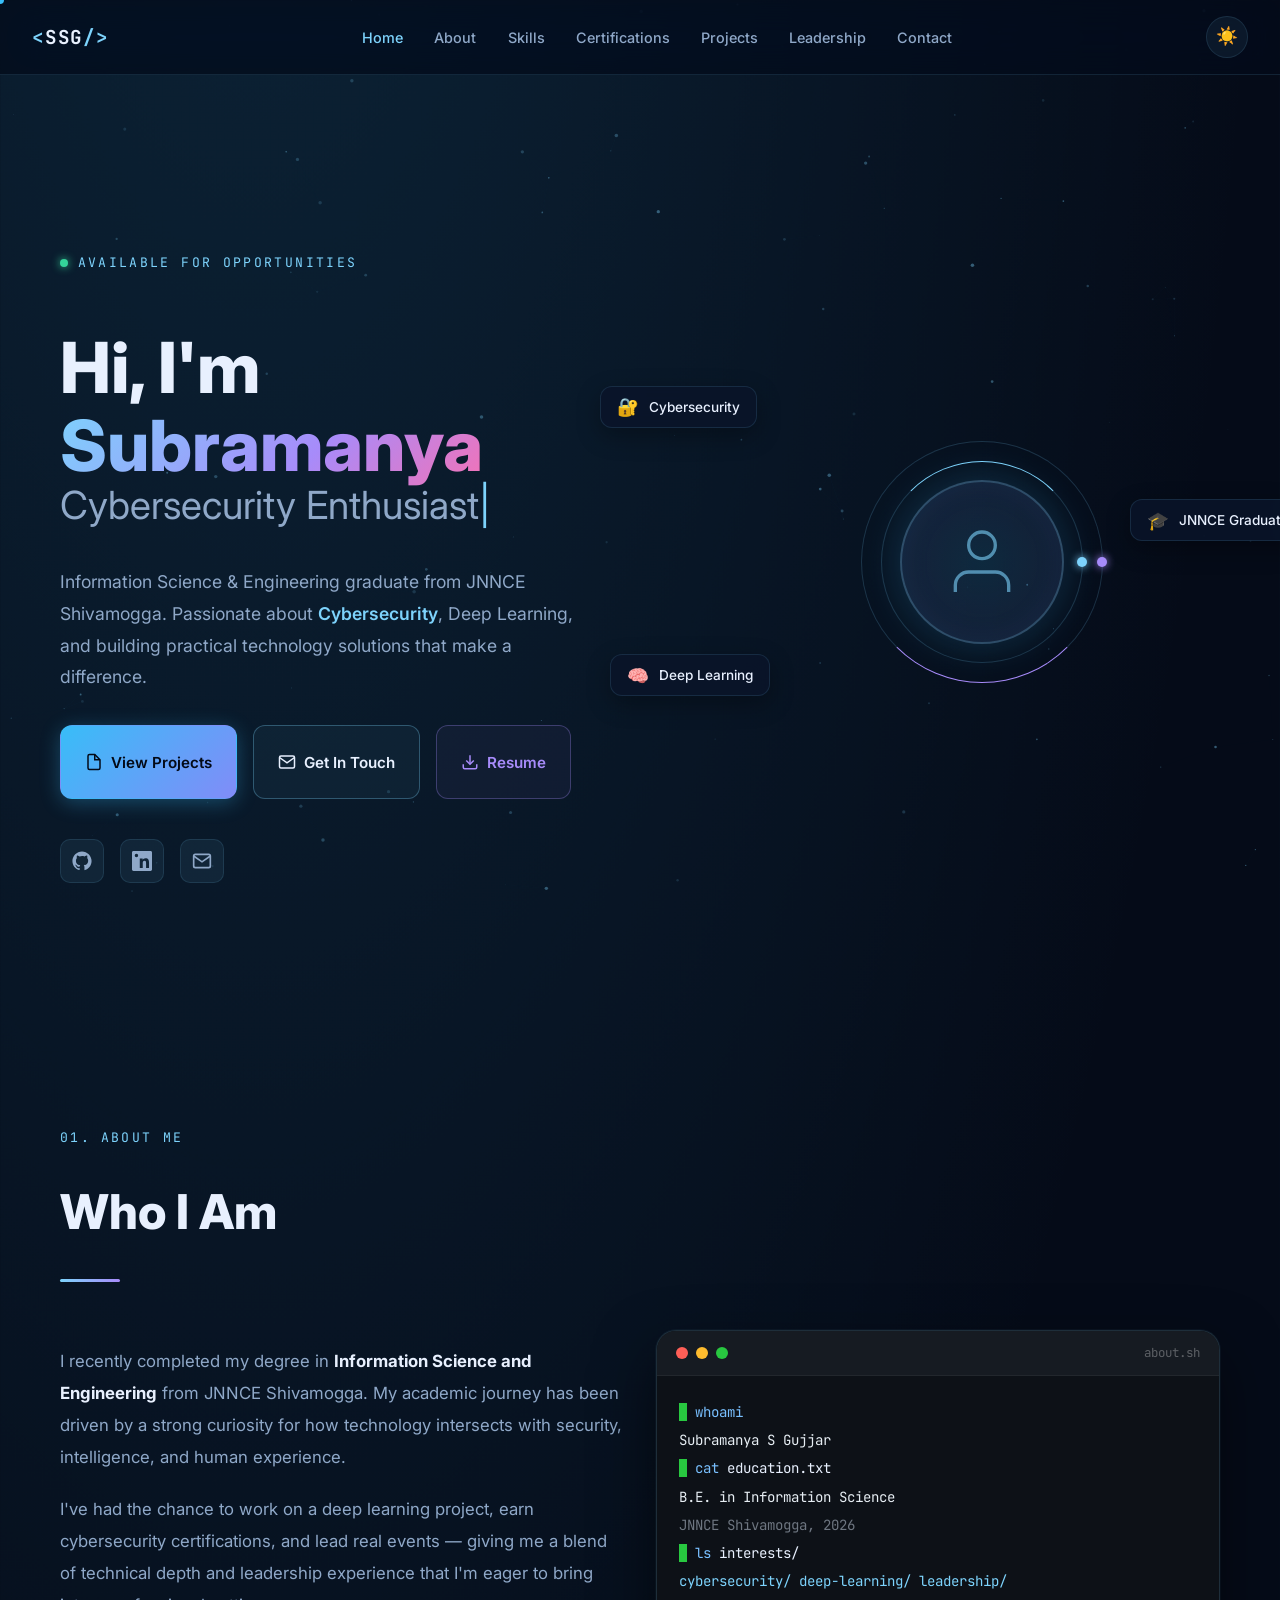
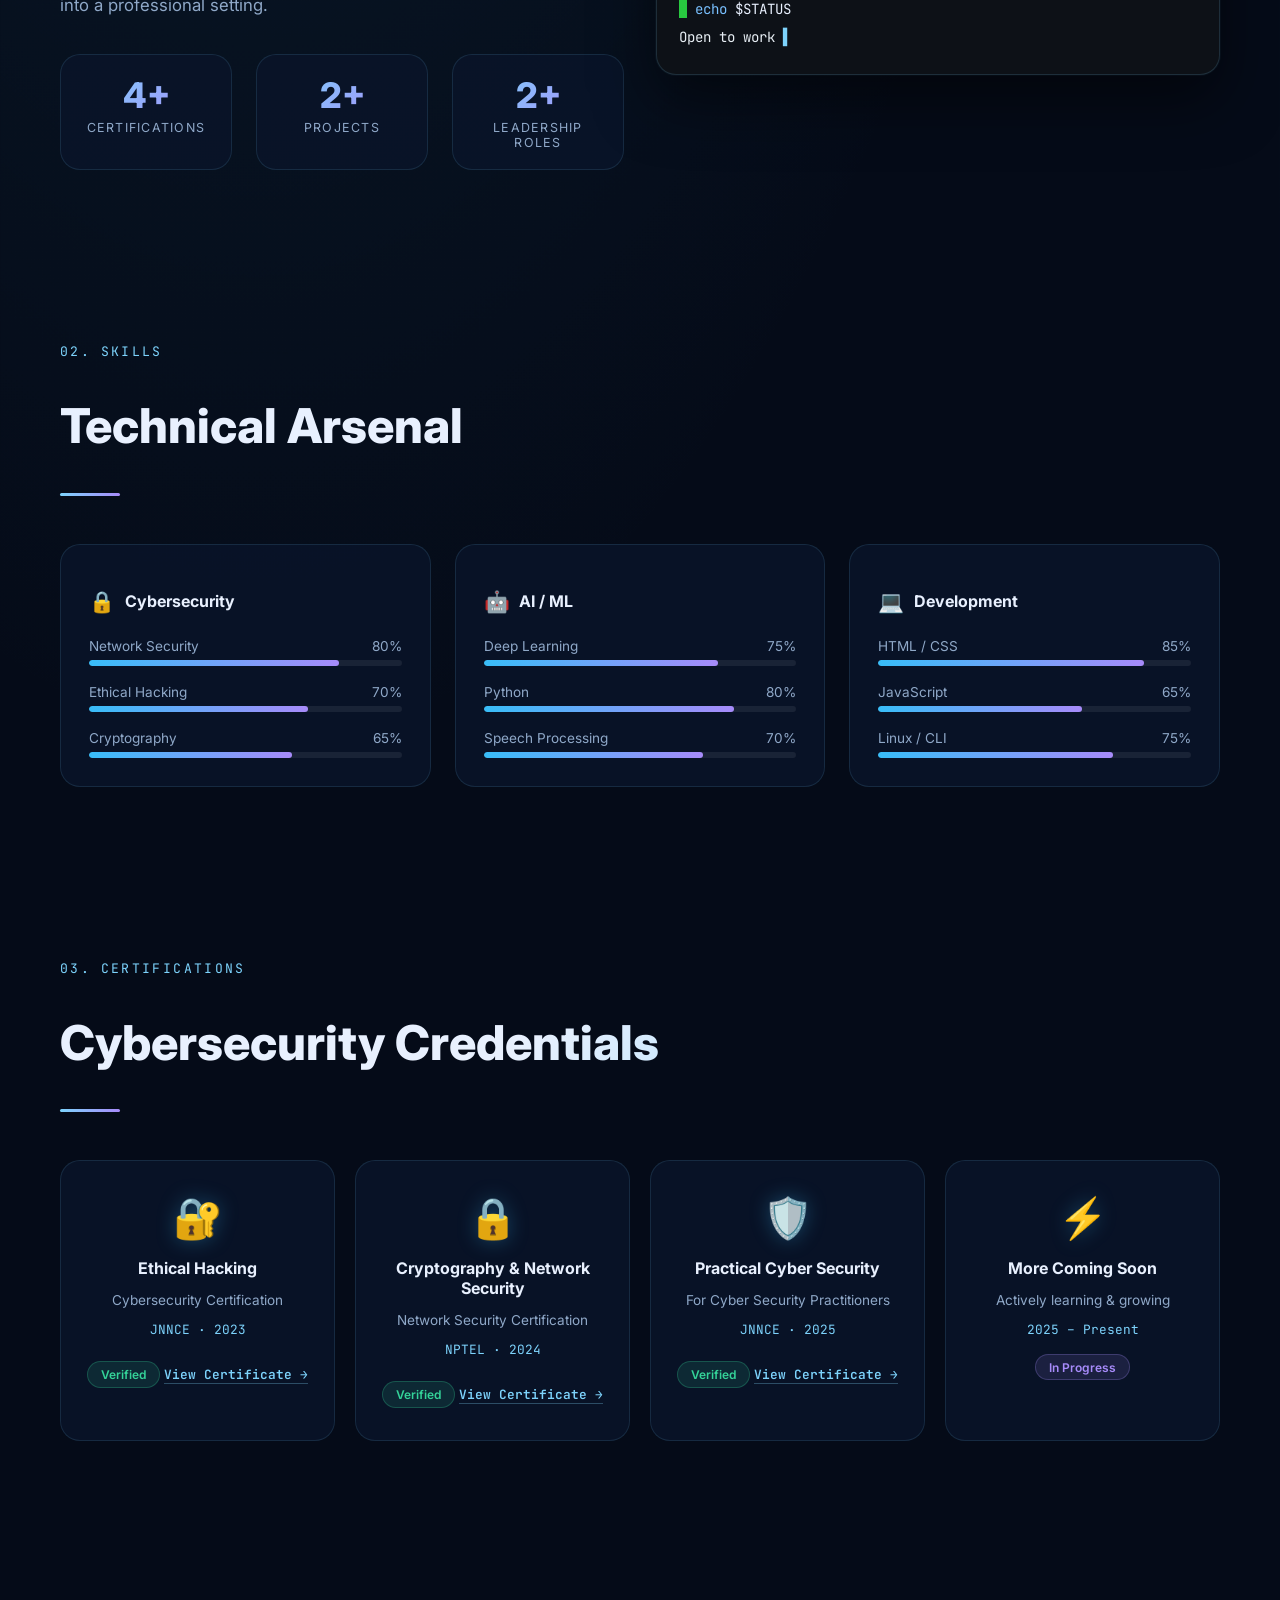
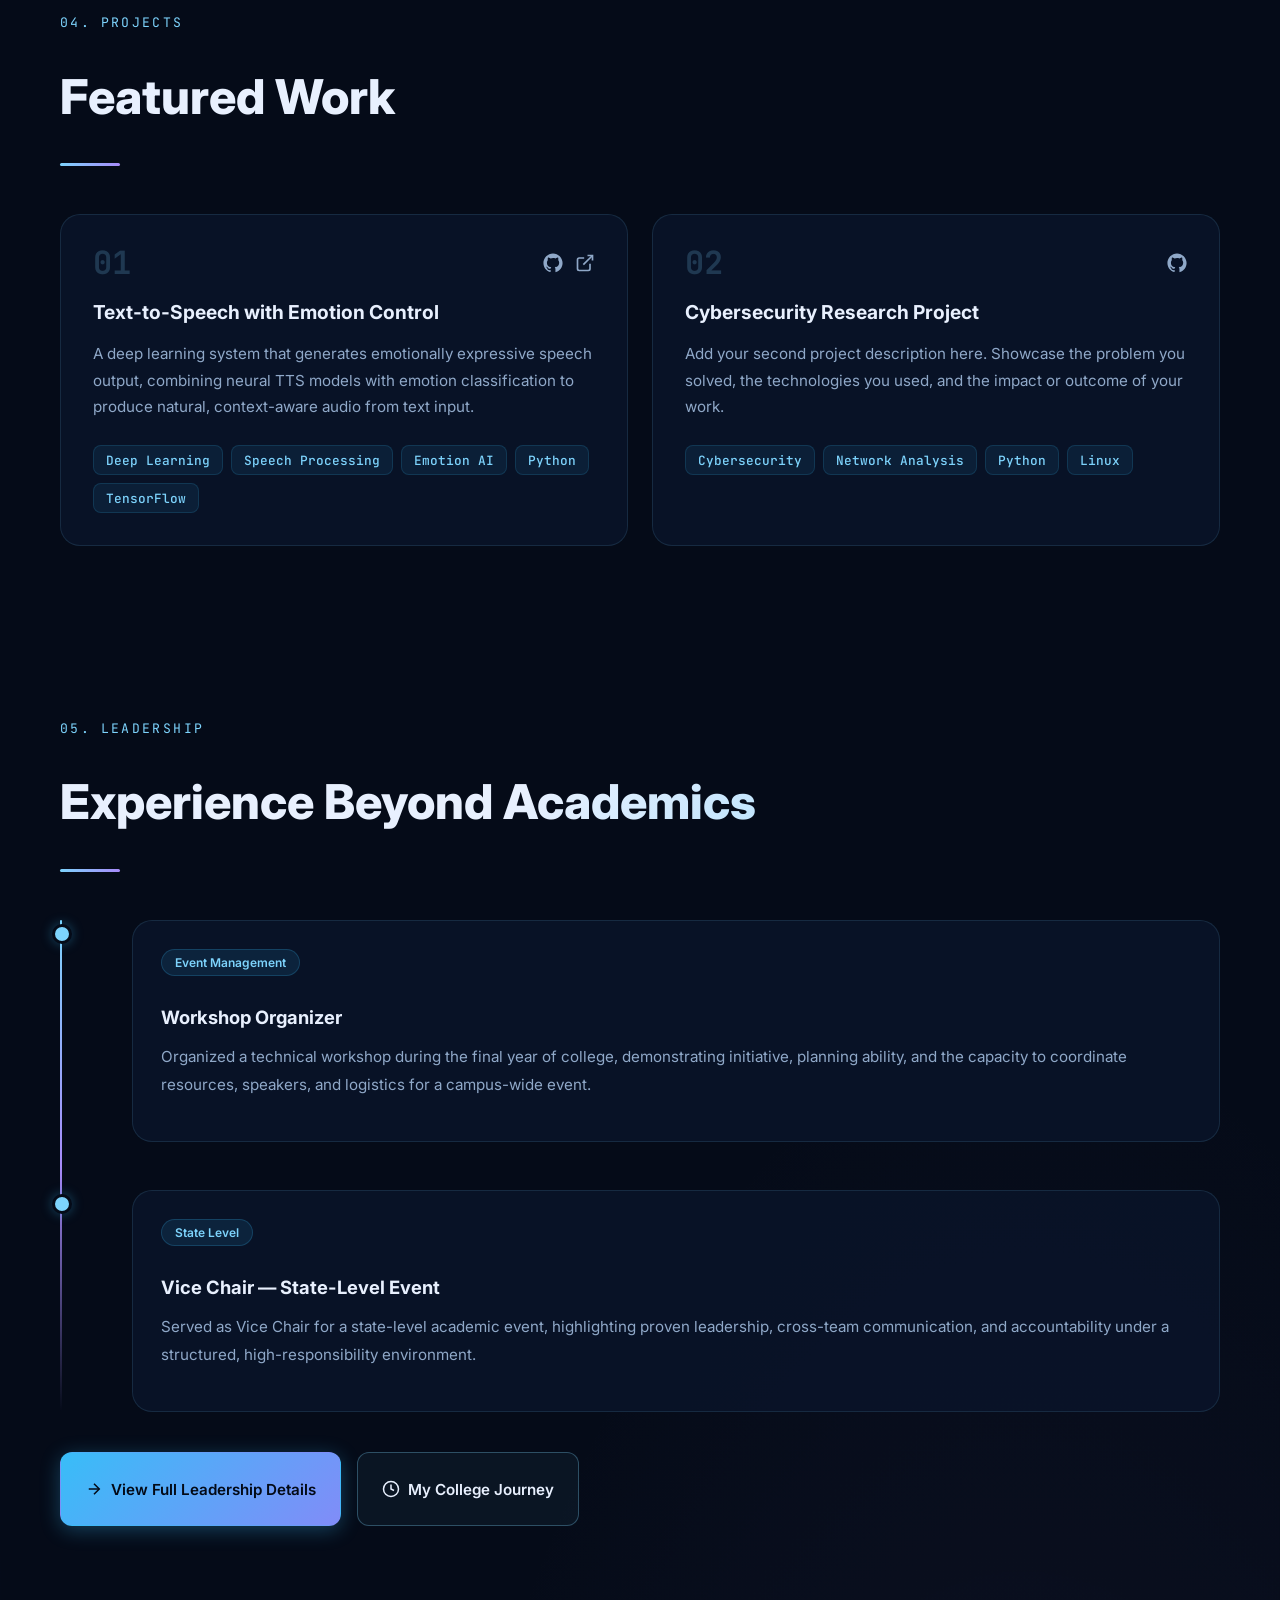
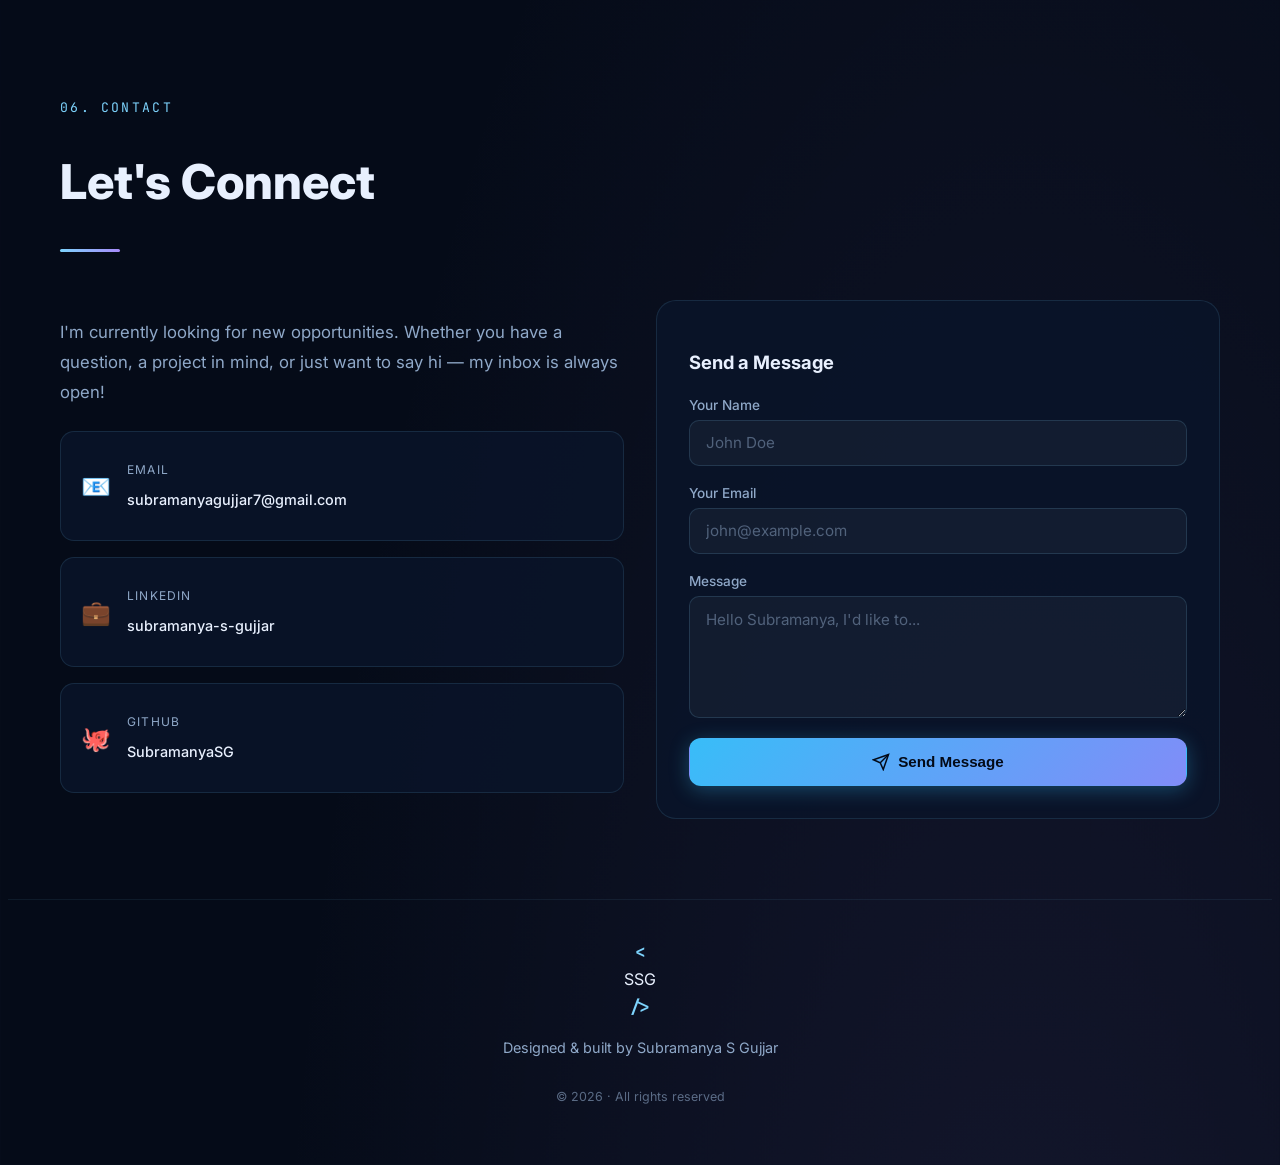
==== commit 9b03f1eb: "Added certs and updated Index" ====
--- a/index.html
+++ b/index.html
@@ -177,7 +177,7 @@
             <p class="t-white">Subramanya S Gujjar</p>
             <p><span class="t-green">~</span> <span class="t-blue">cat</span> education.txt</p>
             <p class="t-white">B.E. in Information Science</p>
-            <p class="t-muted">JNNCE Shivamogga, 2024</p>
+            <p class="t-muted">JNNCE Shivamogga, 2026</p>
             <p><span class="t-green">~</span> <span class="t-blue">ls</span> interests/</p>
             <p class="t-accent">cybersecurity/ deep-learning/ leadership/</p>
             <p><span class="t-green">~</span> <span class="t-blue">echo</span> $STATUS</p>
@@ -269,29 +269,29 @@
           <p class="cert-issuer">Cybersecurity Certification</p>
           <p class="cert-date">JNNCE · 2023</p>
           <div class="cert-badge">Verified</div>
-          <a href="Ethical Hacking.pdf" target="_blank" class="cert-view-btn">View Certificate →</a>
+          <a href="Ethical_Hacking.pdf" target="_blank" class="cert-view-btn">View Certificate →</a>
         </div>
         <div class="cert-card reveal reveal-delay-1" data-tilt>
           <div class="cert-icon">🔒</div>
           <h3>Cryptography &amp; Network Security</h3>
           <p class="cert-issuer">Network Security Certification</p>
-          <p class="cert-date">JNNCE · 2023</p>
+          <p class="cert-date">NPTEL · 2024</p>
           <div class="cert-badge">Verified</div>
-          <a href="Cryptography and Network Security.pdf" target="_blank" class="cert-view-btn">View Certificate →</a>
+          <a href="Cryptography_and_Network_Security.pdf" target="_blank" class="cert-view-btn">View Certificate →</a>
         </div>
         <div class="cert-card reveal reveal-delay-2" data-tilt>
           <div class="cert-icon">🛡️</div>
           <h3>Practical Cyber Security</h3>
           <p class="cert-issuer">For Cyber Security Practitioners</p>
-          <p class="cert-date">JNNCE · 2023</p>
+          <p class="cert-date">JNNCE · 2025</p>
           <div class="cert-badge">Verified</div>
-          <a href="Practical Cyber Security for Cyber Security Practitioners.pdf" target="_blank" class="cert-view-btn">View Certificate →</a>
+          <a href="Practical_Cyber_Security_for_Cyber_Security_Practitioners.pdf" target="_blank" class="cert-view-btn">View Certificate →</a>
         </div>
         <div class="cert-card reveal reveal-delay-3" data-tilt>
           <div class="cert-icon">⚡</div>
           <h3>More Coming Soon</h3>
           <p class="cert-issuer">Actively learning &amp; growing</p>
-          <p class="cert-date">2024 – Present</p>
+          <p class="cert-date">2025 – Present</p>
           <div class="cert-badge cert-badge-pending">In Progress</div>
         </div>
       </div>
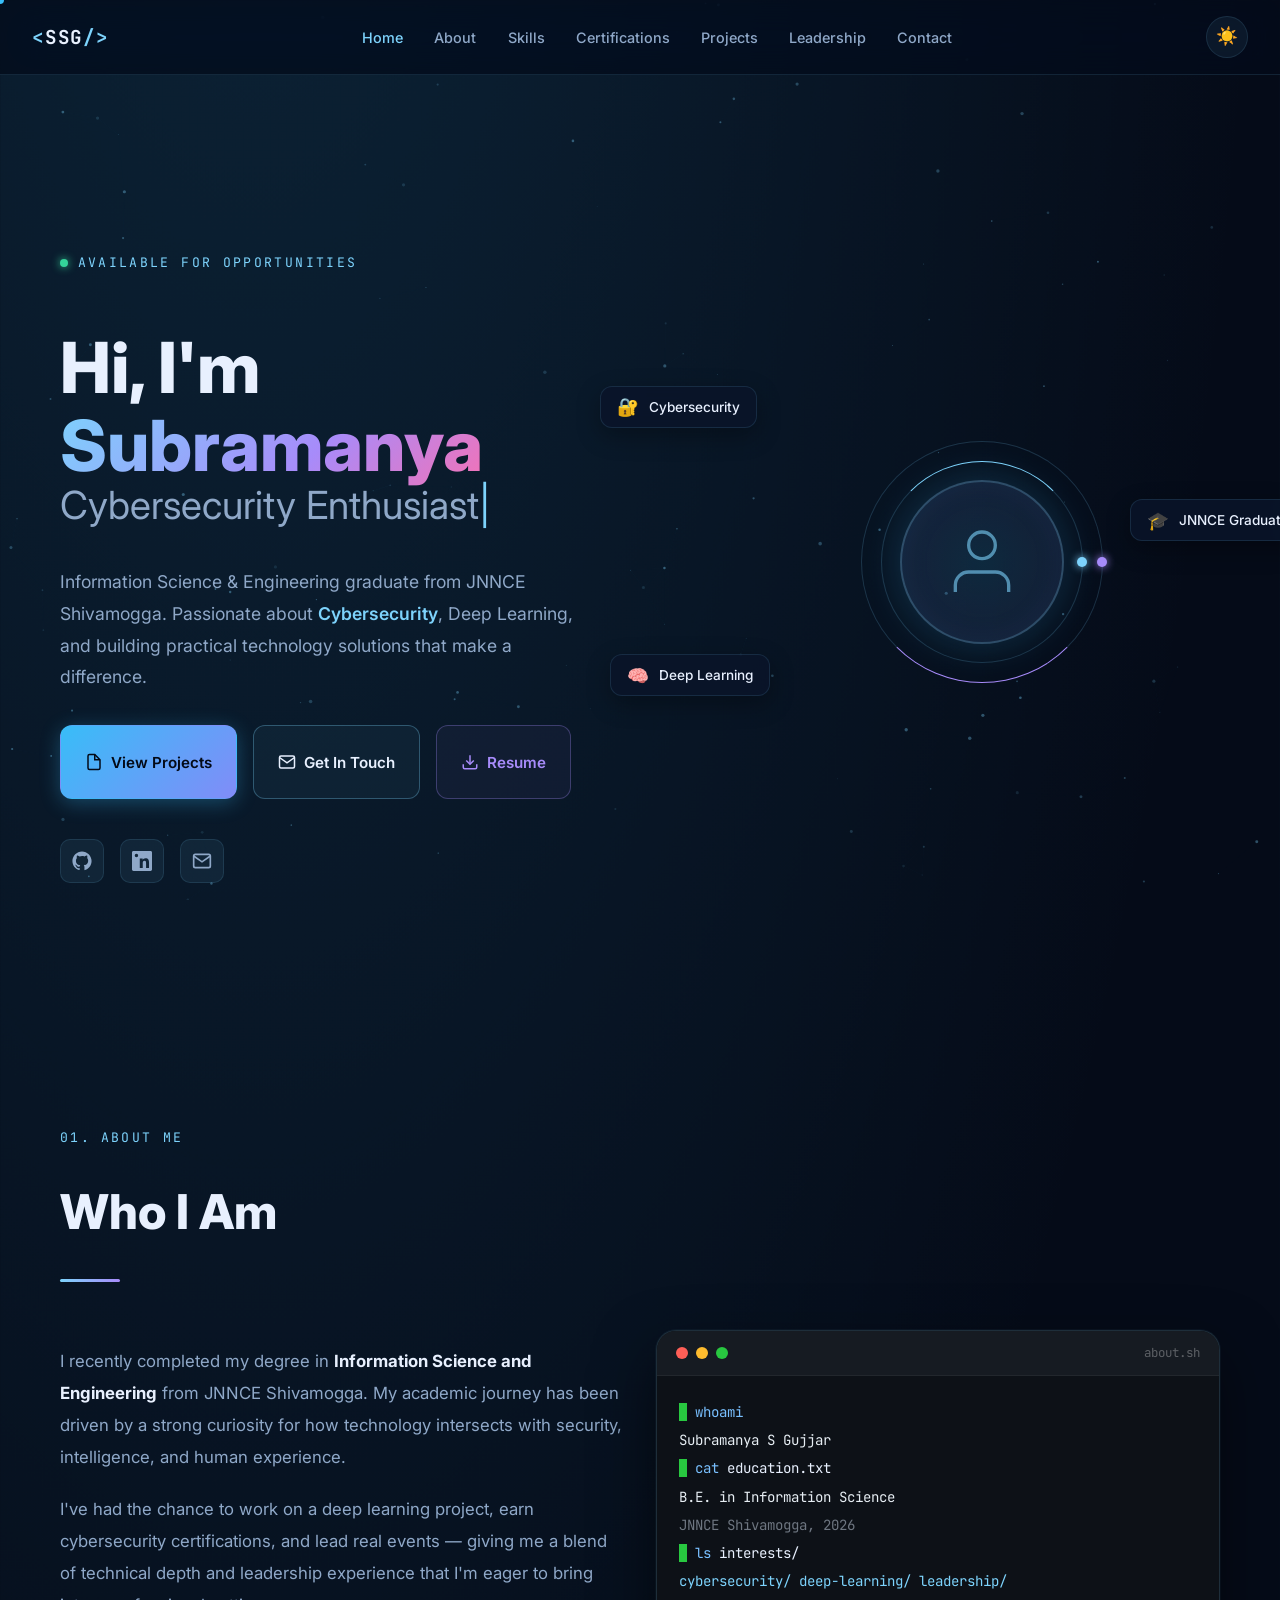
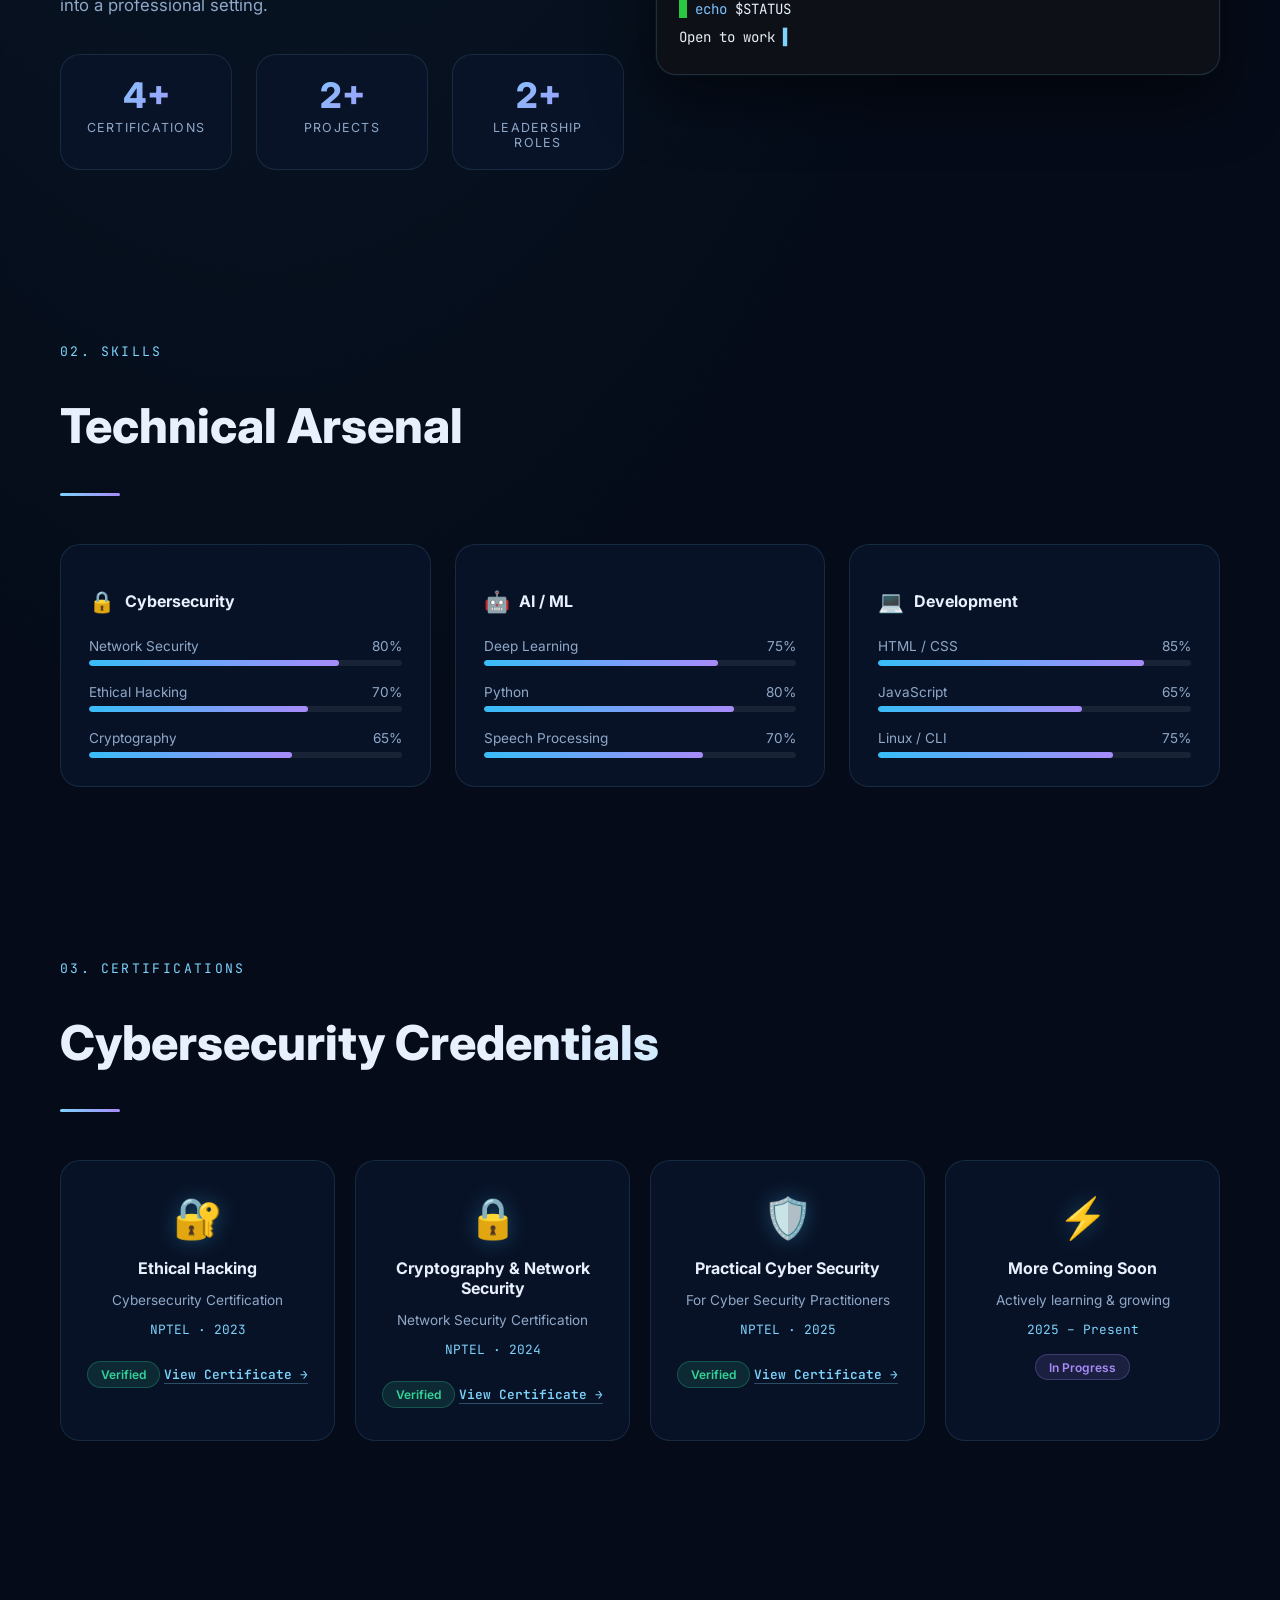
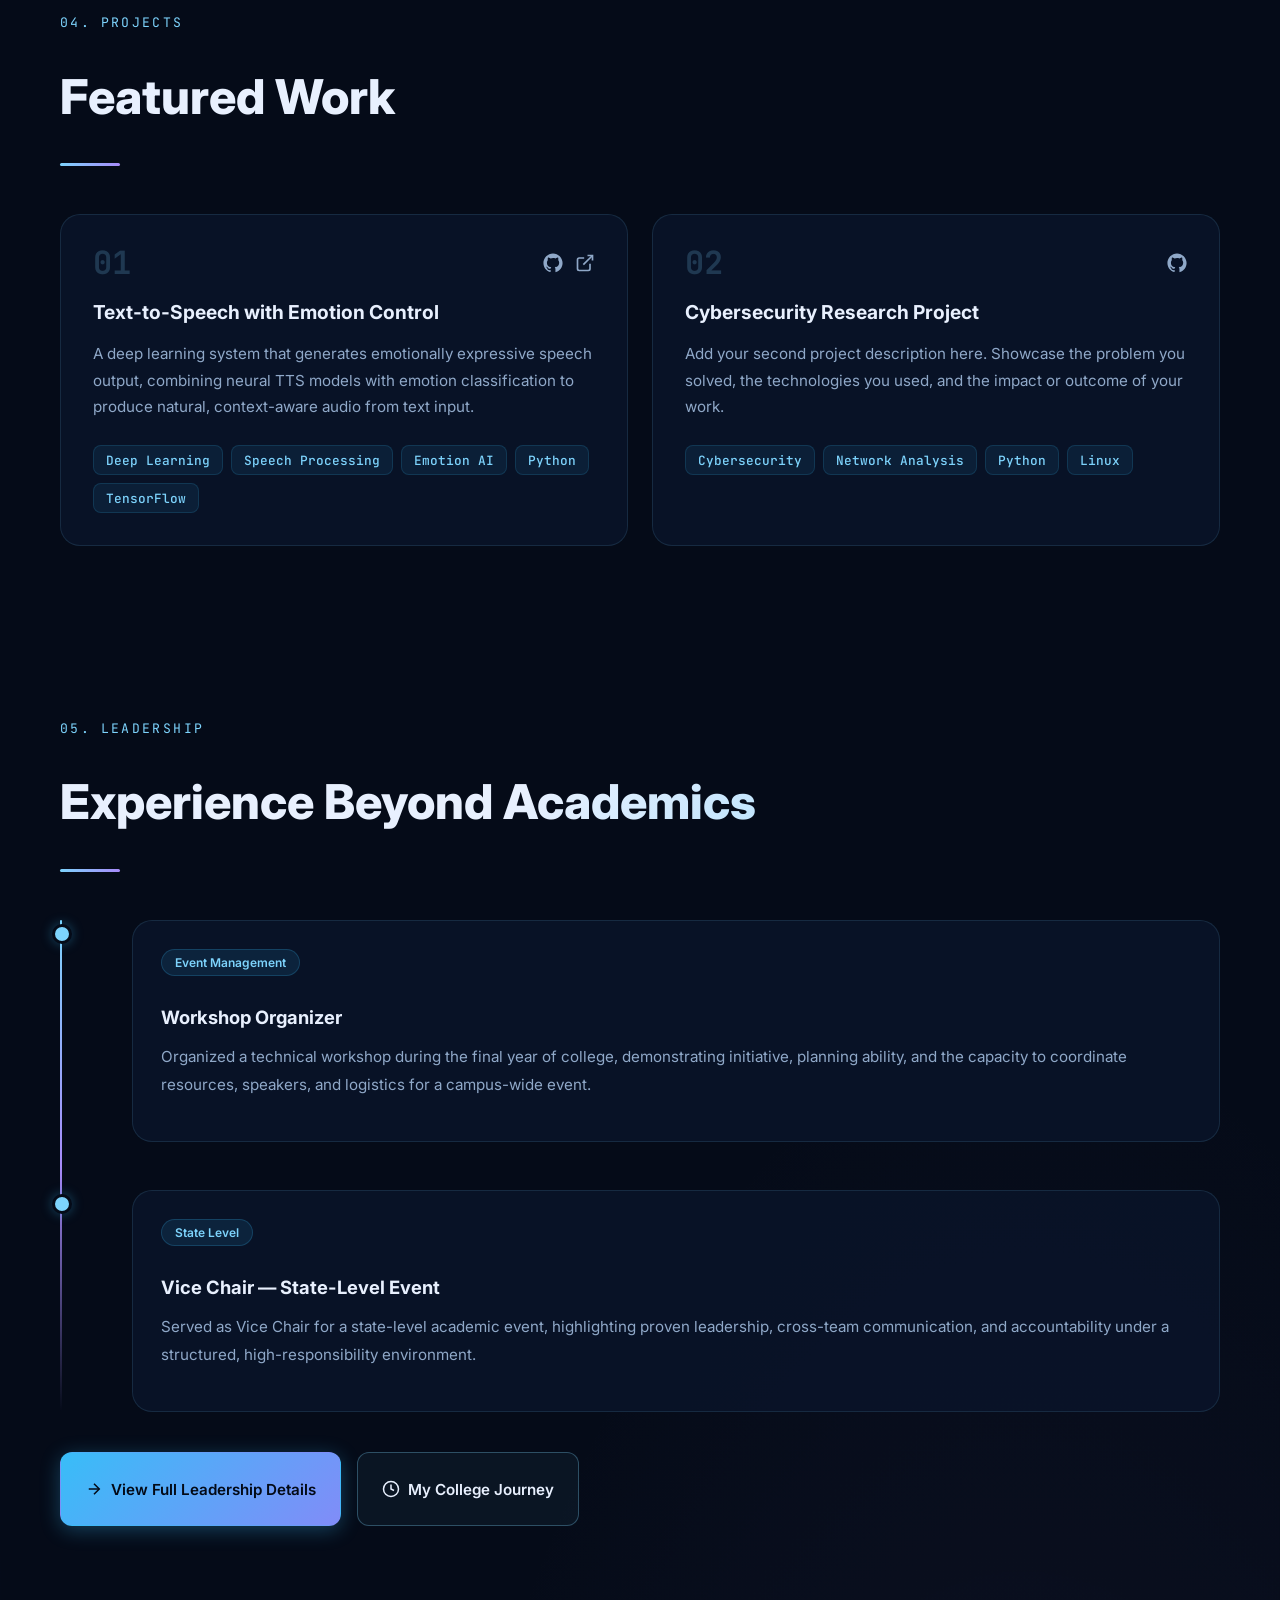
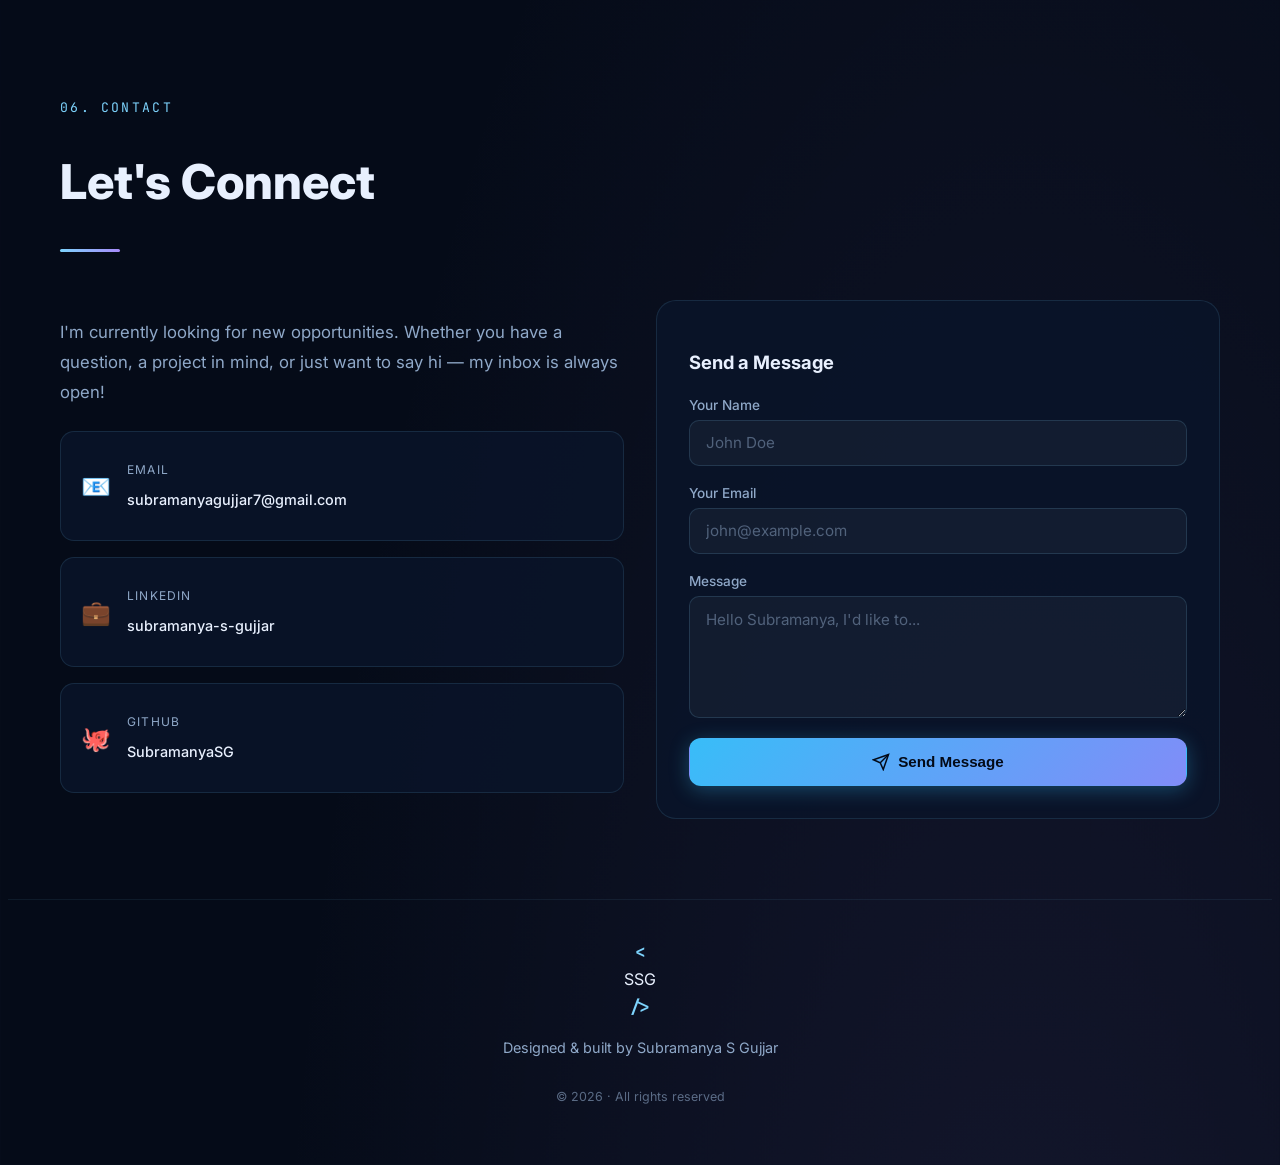
==== commit f4905d05: "Update index.html" ====
--- a/index.html
+++ b/index.html
@@ -267,7 +267,7 @@
           <div class="cert-icon">🔐</div>
           <h3>Ethical Hacking</h3>
           <p class="cert-issuer">Cybersecurity Certification</p>
-          <p class="cert-date">JNNCE · 2023</p>
+          <p class="cert-date">NPTEL · 2023</p>
           <div class="cert-badge">Verified</div>
           <a href="Ethical_Hacking.pdf" target="_blank" class="cert-view-btn">View Certificate →</a>
         </div>
@@ -283,7 +283,7 @@
           <div class="cert-icon">🛡️</div>
           <h3>Practical Cyber Security</h3>
           <p class="cert-issuer">For Cyber Security Practitioners</p>
-          <p class="cert-date">JNNCE · 2025</p>
+          <p class="cert-date">NPTEL · 2025</p>
           <div class="cert-badge">Verified</div>
           <a href="Practical_Cyber_Security_for_Cyber_Security_Practitioners.pdf" target="_blank" class="cert-view-btn">View Certificate →</a>
         </div>
